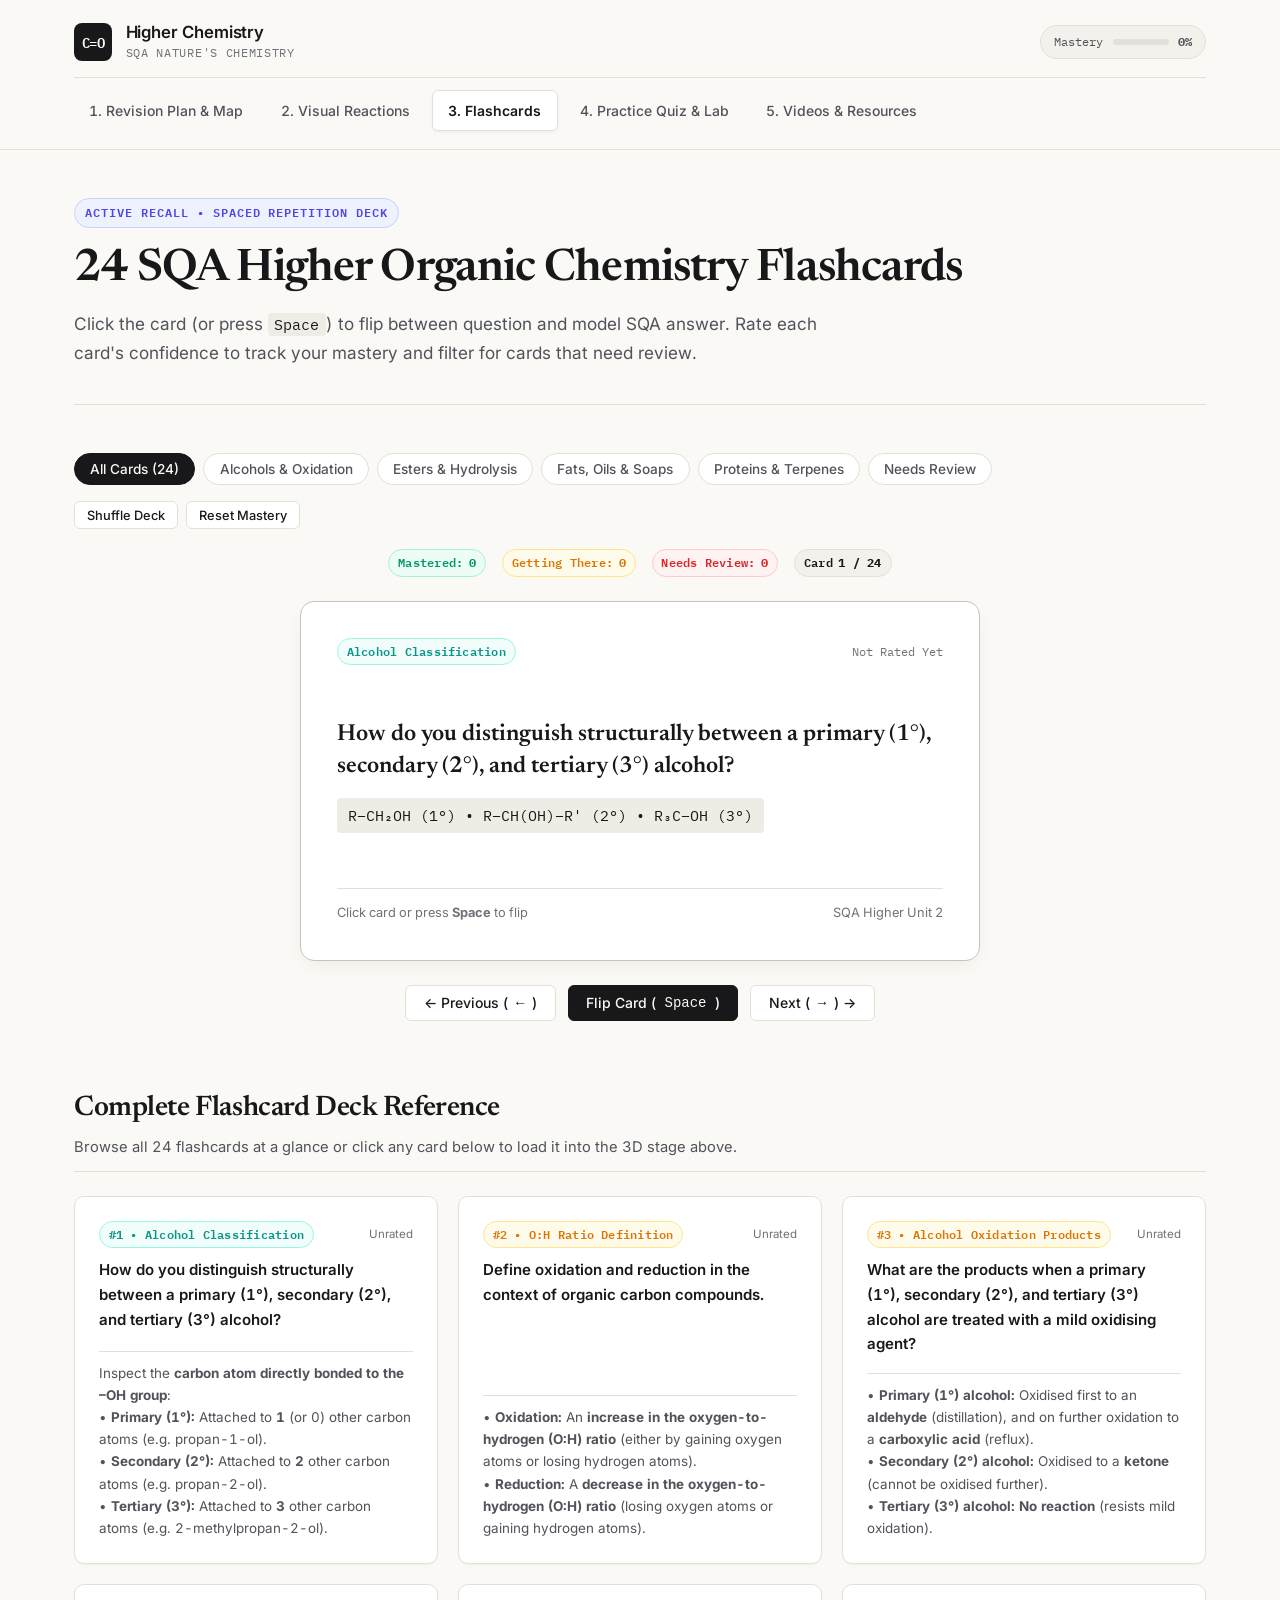
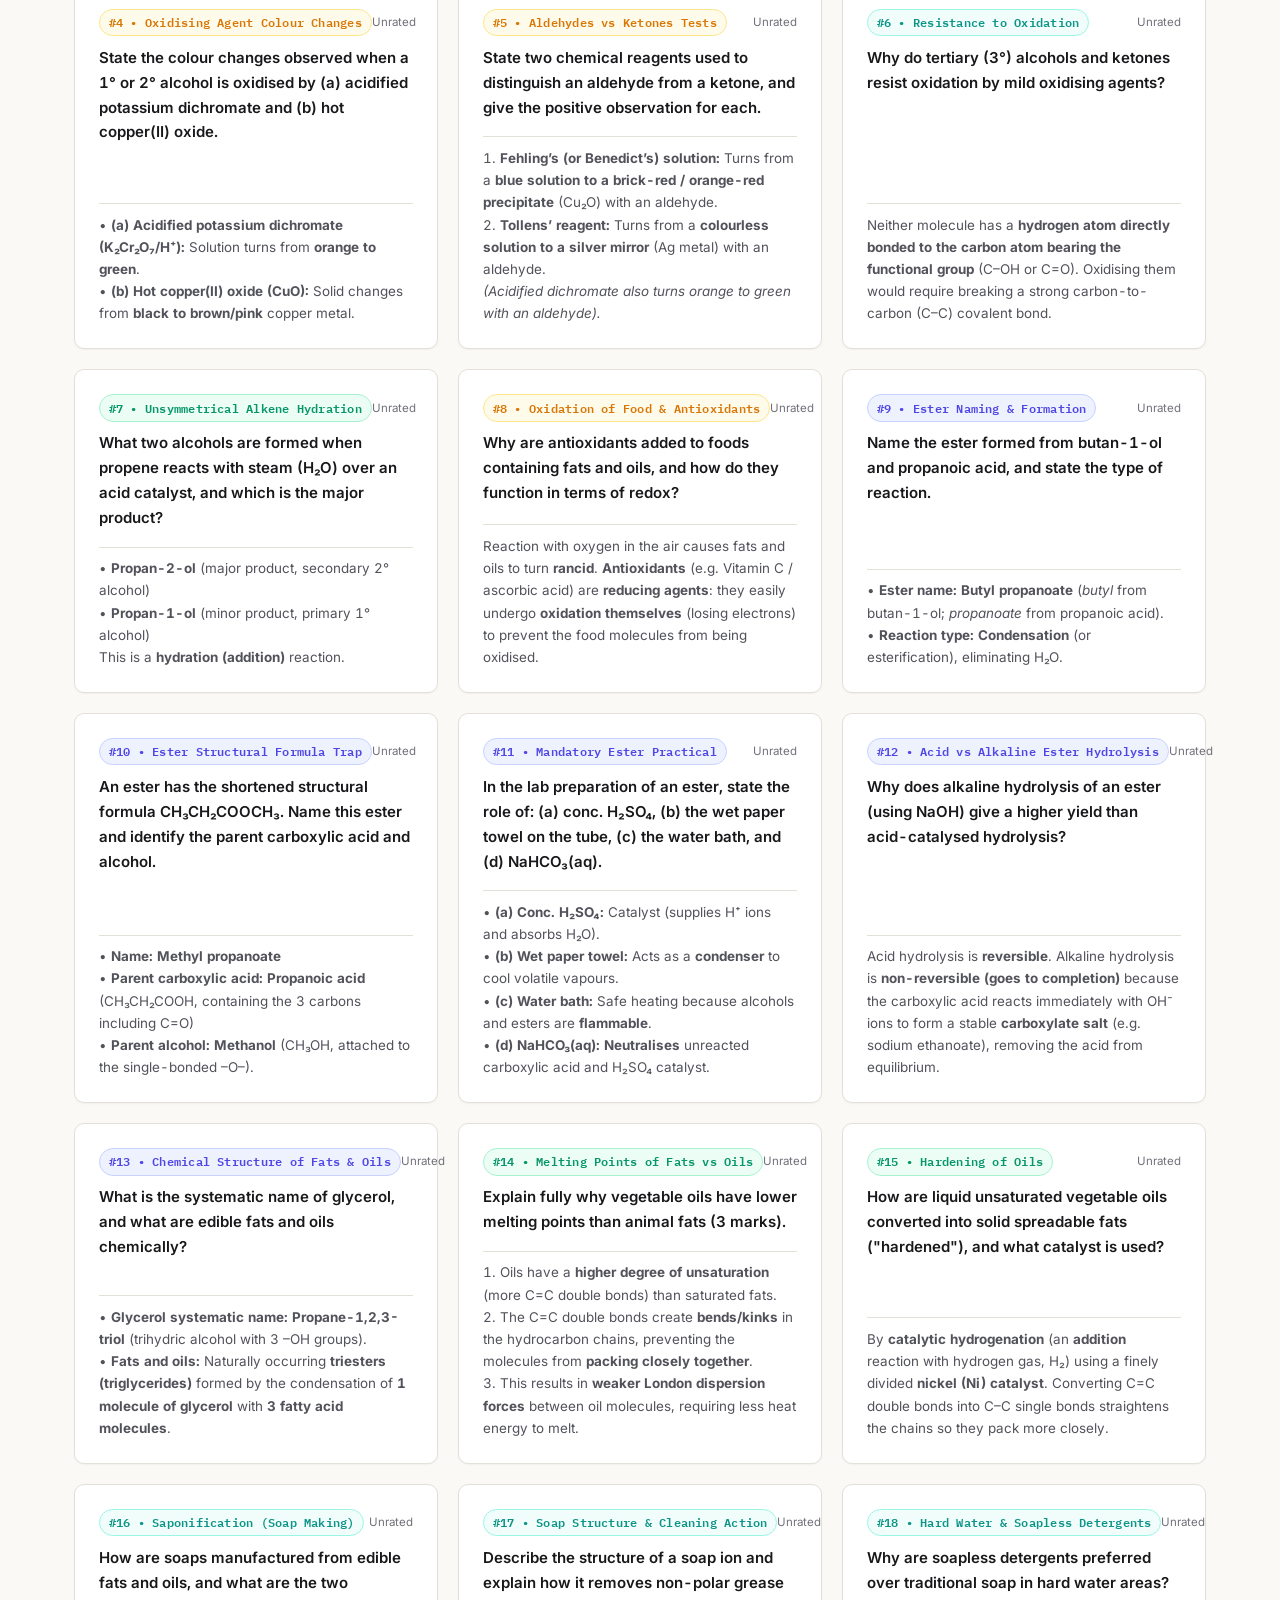
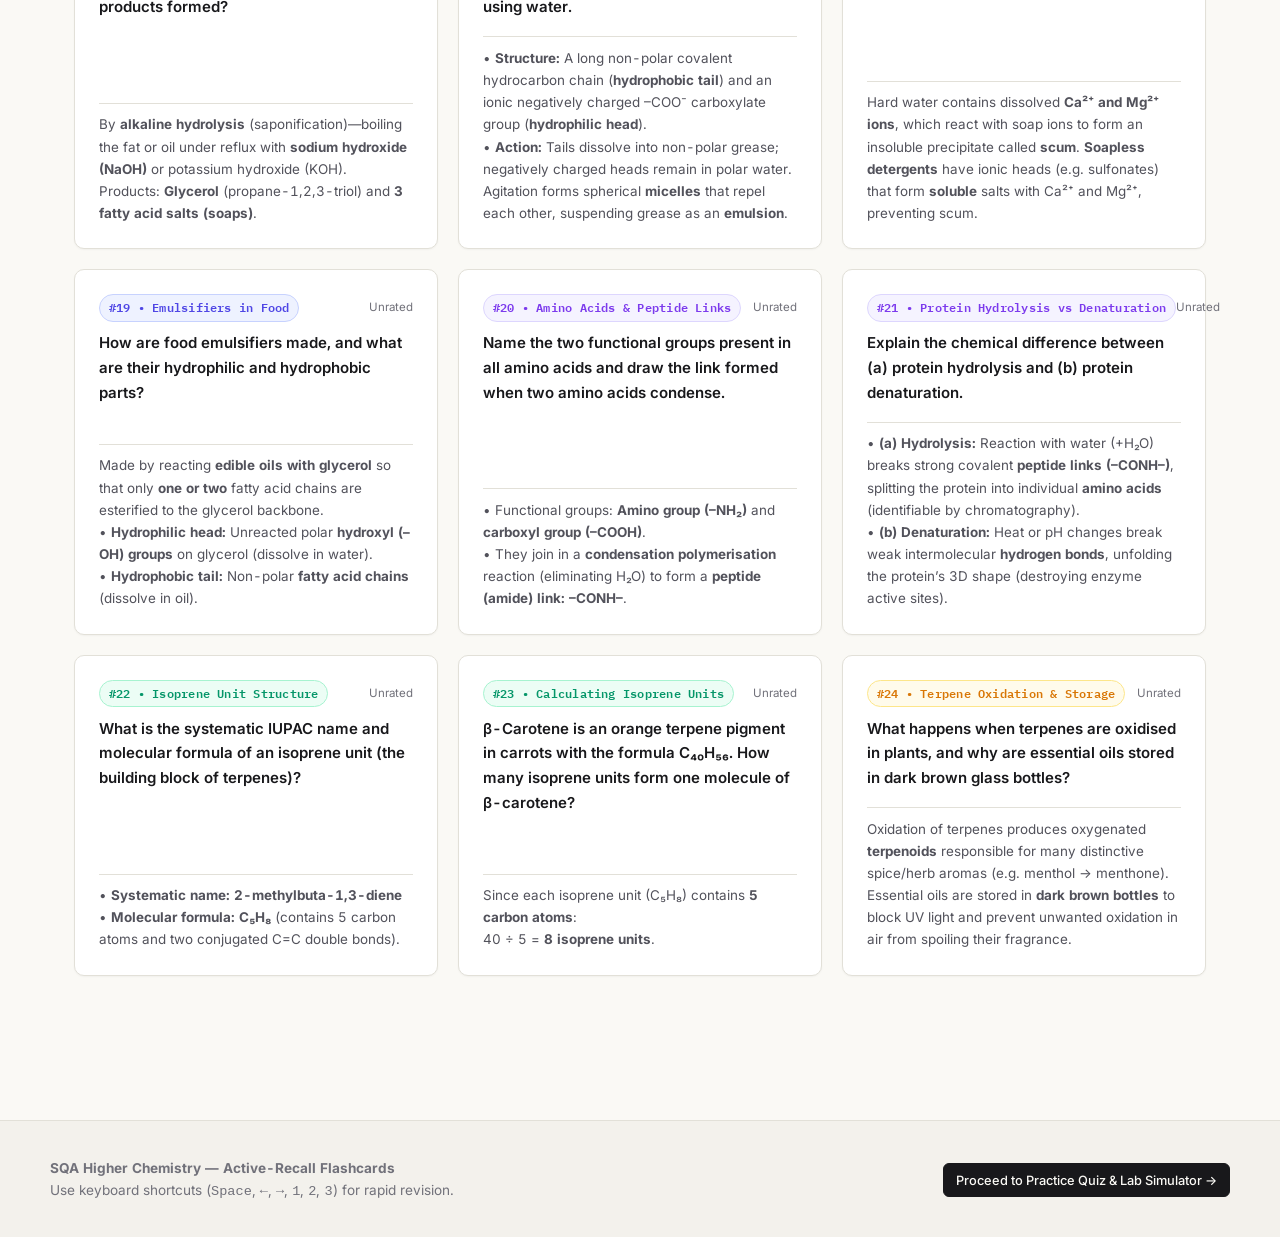
==== flashcards.html @ 1c9b0c5e "Initial commit - Argon 4 organic chemistry build" ====
<!DOCTYPE html>
<html lang="en-GB">
<head>
  <meta charset="UTF-8" />
  <meta name="viewport" content="width=device-width, initial-scale=1.0" />
  <title>Active-Recall Flashcards — SQA Higher Chemistry Organic Reactions</title>
  <link rel="stylesheet" href="styles.css" />
</head>
<body>

  <!-- Top Navigation -->
  <header class="site-header">
    <div class="header-inner">
      <a href="index.html" class="brand">
        <div class="brand-mark">C=O</div>
        <div class="brand-text">
          <span class="brand-title">Higher Chemistry</span>
          <span class="brand-subtitle">SQA Nature's Chemistry</span>
        </div>
      </a>

      <nav aria-label="Primary Navigation">
        <ul class="nav-links">
          <li><a href="index.html" class="nav-link">1. Revision Plan &amp; Map</a></li>
          <li><a href="reactions.html" class="nav-link">2. Visual Reactions</a></li>
          <li><a href="flashcards.html" class="nav-link active">3. Flashcards</a></li>
          <li><a href="quiz.html" class="nav-link">4. Practice Quiz &amp; Lab</a></li>
          <li><a href="resources.html" class="nav-link">5. Videos &amp; Resources</a></li>
        </ul>
      </nav>

      <div class="header-progress" title="Overall Revision Mastery">
        <span>Mastery</span>
        <div class="progress-mini-bar">
          <div class="progress-mini-fill" id="global-progress-fill"></div>
        </div>
        <strong id="global-progress-pct">0%</strong>
      </div>
    </div>
  </header>

  <main class="container">

    <!-- Page Hero -->
    <section class="page-hero">
      <div class="eyebrow">Active Recall &bull; Spaced Repetition Deck</div>
      <h1 class="page-title">24 SQA Higher Organic Chemistry Flashcards</h1>
      <p class="page-lead">
        Click the card (or press <span class="chem-formula">Space</span>) to flip between question and model SQA answer.
        Rate each card's confidence to track your mastery and filter for cards that need review.
      </p>
    </section>

    <!-- Deck Controls & Filter Bar -->
    <section class="section">
      <div style="display: flex; justify-content: space-between; align-items: center; flex-wrap: wrap; gap: 1rem; margin-bottom: 1.25rem;">
        <div class="filter-bar" id="deck-filters" style="margin-bottom: 0;">
          <button type="button" class="filter-btn active" data-cat="all">All Cards (24)</button>
          <button type="button" class="filter-btn" data-cat="oxidation">Alcohols &amp; Oxidation</button>
          <button type="button" class="filter-btn" data-cat="esters">Esters &amp; Hydrolysis</button>
          <button type="button" class="filter-btn" data-cat="fats">Fats, Oils &amp; Soaps</button>
          <button type="button" class="filter-btn" data-cat="proteins">Proteins &amp; Terpenes</button>
          <button type="button" class="filter-btn" data-cat="review">Needs Review</button>
        </div>

        <div style="display: flex; gap: 0.5rem;">
          <button type="button" class="btn btn-sm" id="shuffle-deck-btn">Shuffle Deck</button>
          <button type="button" class="btn btn-sm" id="reset-flashcards-btn">Reset Mastery</button>
        </div>
      </div>

      <!-- Mastery Counter Strip -->
      <div style="display: flex; gap: 1rem; flex-wrap: wrap; justify-content: center; margin-bottom: 1.5rem; font-family: var(--font-mono); font-size: 0.82rem;">
        <span class="badge badge-alkene">Mastered: <strong id="count-mastered">0</strong></span>
        <span class="badge badge-carbonyl">Getting There: <strong id="count-learning">0</strong></span>
        <span class="badge badge-carboxyl">Needs Review: <strong id="count-review">0</strong></span>
        <span class="badge" style="background: var(--bg-subtle); border: 1px solid var(--border-subtle);">Card <strong id="card-pos">1 / 24</strong></span>
      </div>

      <!-- 3D Flip Card Stage -->
      <div class="flashcard-stage">
        <div class="flashcard-3d" id="flashcard-3d" tabindex="0" role="button" aria-label="Flip flashcard">
          <!-- Front Face -->
          <div class="flashcard-face flashcard-front">
            <div style="display: flex; justify-content: space-between; align-items: center;">
              <span class="badge badge-ester" id="fc-front-badge">Topic</span>
              <span style="font-family: var(--font-mono); font-size: 0.78rem; color: var(--text-muted);" id="fc-status-pill">Unrated</span>
            </div>

            <div style="my: auto; padding: 1.5rem 0;">
              <h2 style="font-family: var(--font-serif); font-size: 1.45rem; font-weight: 600; line-height: 1.35; color: var(--text-primary);" id="fc-question">
                Loading question...
              </h2>
              <div id="fc-front-formula" style="margin-top: 1rem;"></div>
            </div>

            <div style="display: flex; justify-content: space-between; align-items: center; border-top: 1px solid var(--border-subtle); padding-top: 0.85rem; font-size: 0.8rem; color: var(--text-muted);">
              <span>Click card or press <strong>Space</strong> to flip</span>
              <span>SQA Higher Unit 2</span>
            </div>
          </div>

          <!-- Back Face -->
          <div class="flashcard-face flashcard-back">
            <div style="display: flex; justify-content: space-between; align-items: center;">
              <span class="badge badge-alkene">Model SQA Answer</span>
              <span style="font-family: var(--font-mono); font-size: 0.78rem; color: var(--text-muted);">Click to flip back</span>
            </div>

            <div style="padding: 1rem 0; font-size: 0.98rem; color: var(--text-primary); line-height: 1.65;" id="fc-answer">
              Loading answer...
            </div>

            <div style="border-top: 1px solid var(--border-subtle); padding-top: 0.85rem; display: flex; justify-content: space-between; align-items: center; flex-wrap: wrap; gap: 0.5rem;">
              <span style="font-size: 0.78rem; color: var(--text-muted);">Rate your confidence:</span>
              <div style="display: flex; gap: 0.45rem;" onclick="event.stopPropagation();">
                <button type="button" class="btn btn-sm" style="border-color: var(--fg-carboxyl); color: var(--fg-carboxyl);" data-rate="review">1. Needs Review</button>
                <button type="button" class="btn btn-sm" style="border-color: var(--fg-carbonyl); color: var(--fg-carbonyl);" data-rate="learning">2. Getting There</button>
                <button type="button" class="btn btn-sm" style="border-color: var(--fg-alkene); color: var(--fg-alkene);" data-rate="mastered">3. Mastered ✓</button>
              </div>
            </div>
          </div>
        </div>
      </div>

      <!-- Prev / Flip / Next Controls -->
      <div style="display: flex; justify-content: center; gap: 0.75rem; margin-top: 1rem;">
        <button type="button" class="btn" id="fc-prev-btn">&larr; Previous (<kbd>&larr;</kbd>)</button>
        <button type="button" class="btn btn-primary" id="fc-flip-btn">Flip Card (<kbd>Space</kbd>)</button>
        <button type="button" class="btn" id="fc-next-btn">Next (<kbd>&rarr;</kbd>) &rarr;</button>
      </div>
    </section>

    <!-- All Cards Quick-Browse Grid -->
    <section class="section">
      <div class="section-header">
        <div>
          <h2 class="section-title">Complete Flashcard Deck Reference</h2>
          <p style="color: var(--text-secondary); font-size: 0.92rem; margin-top: 0.2rem;">
            Browse all 24 flashcards at a glance or click any card below to load it into the 3D stage above.
          </p>
        </div>
      </div>

      <div class="grid-3" id="all-cards-grid">
        <!-- Populated by JS -->
      </div>
    </section>

  </main>

  <footer class="site-footer">
    <div class="footer-inner">
      <div>
        <strong>SQA Higher Chemistry — Active-Recall Flashcards</strong><br>
        Use keyboard shortcuts (<kbd>Space</kbd>, <kbd>&larr;</kbd>, <kbd>&rarr;</kbd>, <kbd>1</kbd>, <kbd>2</kbd>, <kbd>3</kbd>) for rapid revision.
      </div>
      <div>
        <a href="quiz.html" class="btn btn-sm btn-primary">Proceed to Practice Quiz &amp; Lab Simulator &rarr;</a>
      </div>
    </div>
  </footer>

  <script src="app.js"></script>
  <script>
    const FLASHCARDS = [
      {
        id: 'fc1',
        cat: 'oxidation',
        topic: 'Alcohol Classification',
        badgeClass: 'badge-hydroxyl',
        q: 'How do you distinguish structurally between a primary (1°), secondary (2°), and tertiary (3°) alcohol?',
        formula: 'R–CH₂OH (1°)  •  R–CH(OH)–R\' (2°)  •  R₃C–OH (3°)',
        a: 'Inspect the <strong>carbon atom directly bonded to the –OH group</strong>:<br>• <strong>Primary (1°):</strong> Attached to <strong>1</strong> (or 0) other carbon atoms (e.g. propan-1-ol).<br>• <strong>Secondary (2°):</strong> Attached to <strong>2</strong> other carbon atoms (e.g. propan-2-ol).<br>• <strong>Tertiary (3°):</strong> Attached to <strong>3</strong> other carbon atoms (e.g. 2-methylpropan-2-ol).'
      },
      {
        id: 'fc2',
        cat: 'oxidation',
        topic: 'O:H Ratio Definition',
        badgeClass: 'badge-carbonyl',
        q: 'Define oxidation and reduction in the context of organic carbon compounds.',
        formula: 'Ethanol (C₂H₆O, O:H = 1:6) → Ethanal (C₂H₄O, O:H = 1:4)',
        a: '• <strong>Oxidation:</strong> An <strong>increase in the oxygen-to-hydrogen (O:H) ratio</strong> (either by gaining oxygen atoms or losing hydrogen atoms).<br>• <strong>Reduction:</strong> A <strong>decrease in the oxygen-to-hydrogen (O:H) ratio</strong> (losing oxygen atoms or gaining hydrogen atoms).'
      },
      {
        id: 'fc3',
        cat: 'oxidation',
        topic: 'Alcohol Oxidation Products',
        badgeClass: 'badge-carbonyl',
        q: 'What are the products when a primary (1°), secondary (2°), and tertiary (3°) alcohol are treated with a mild oxidising agent?',
        formula: '1° → Aldehyde → Carboxylic acid  |  2° → Ketone  |  3° → No reaction',
        a: '• <strong>Primary (1°) alcohol:</strong> Oxidised first to an <strong>aldehyde</strong> (distillation), and on further oxidation to a <strong>carboxylic acid</strong> (reflux).<br>• <strong>Secondary (2°) alcohol:</strong> Oxidised to a <strong>ketone</strong> (cannot be oxidised further).<br>• <strong>Tertiary (3°) alcohol:</strong> <strong>No reaction</strong> (resists mild oxidation).'
      },
      {
        id: 'fc4',
        cat: 'oxidation',
        topic: 'Oxidising Agent Colour Changes',
        badgeClass: 'badge-carbonyl',
        q: 'State the colour changes observed when a 1° or 2° alcohol is oxidised by (a) acidified potassium dichromate and (b) hot copper(II) oxide.',
        formula: 'Cr₂O₇²⁻(aq) → Cr³⁺(aq)  |  CuO(s) → Cu(s)',
        a: '• <strong>(a) Acidified potassium dichromate (K₂Cr₂O₇/H⁺):</strong> Solution turns from <strong>orange to green</strong>.<br>• <strong>(b) Hot copper(II) oxide (CuO):</strong> Solid changes from <strong>black to brown/pink</strong> copper metal.'
      },
      {
        id: 'fc5',
        cat: 'oxidation',
        topic: 'Aldehydes vs Ketones Tests',
        badgeClass: 'badge-carbonyl',
        q: 'State two chemical reagents used to distinguish an aldehyde from a ketone, and give the positive observation for each.',
        formula: 'Aldehyde (–CHO) oxidises; Ketone (–CO–) shows no change',
        a: '1. <strong>Fehling’s (or Benedict’s) solution:</strong> Turns from a <strong>blue solution to a brick-red / orange-red precipitate</strong> (Cu₂O) with an aldehyde.<br>2. <strong>Tollens’ reagent:</strong> Turns from a <strong>colourless solution to a silver mirror</strong> (Ag metal) with an aldehyde.<br><em>(Acidified dichromate also turns orange to green with an aldehyde).</em>'
      },
      {
        id: 'fc6',
        cat: 'oxidation',
        topic: 'Resistance to Oxidation',
        badgeClass: 'badge-hydroxyl',
        q: 'Why do tertiary (3°) alcohols and ketones resist oxidation by mild oxidising agents?',
        formula: 'No C–H bond on the functional group carbon',
        a: 'Neither molecule has a <strong>hydrogen atom directly bonded to the carbon atom bearing the functional group</strong> (C–OH or C=O). Oxidising them would require breaking a strong carbon-to-carbon (C–C) covalent bond.'
      },
      {
        id: 'fc7',
        cat: 'oxidation',
        topic: 'Unsymmetrical Alkene Hydration',
        badgeClass: 'badge-alkene',
        q: 'What two alcohols are formed when propene reacts with steam (H₂O) over an acid catalyst, and which is the major product?',
        formula: 'CH₃–CH=CH₂ + H₂O → CH₃CH(OH)CH₃ + CH₃CH₂CH₂OH',
        a: '• <strong>Propan-2-ol</strong> (major product, secondary 2° alcohol)<br>• <strong>Propan-1-ol</strong> (minor product, primary 1° alcohol)<br>This is a <strong>hydration (addition)</strong> reaction.'
      },
      {
        id: 'fc8',
        cat: 'oxidation',
        topic: 'Oxidation of Food & Antioxidants',
        badgeClass: 'badge-carbonyl',
        q: 'Why are antioxidants added to foods containing fats and oils, and how do they function in terms of redox?',
        formula: 'C₆H₈O₆ (Vitamin C) → C₆H₆O₆ + 2H⁺ + 2e⁻',
        a: 'Reaction with oxygen in the air causes fats and oils to turn <strong>rancid</strong>. <strong>Antioxidants</strong> (e.g. Vitamin C / ascorbic acid) are <strong>reducing agents</strong>: they easily undergo <strong>oxidation themselves</strong> (losing electrons) to prevent the food molecules from being oxidised.'
      },
      {
        id: 'fc9',
        cat: 'esters',
        topic: 'Ester Naming & Formation',
        badgeClass: 'badge-ester',
        q: 'Name the ester formed from butan-1-ol and propanoic acid, and state the type of reaction.',
        formula: 'Alcohol (-yl) + Carboxylic Acid (-oate) ⇌ Ester + Water',
        a: '• <strong>Ester name:</strong> <strong>Butyl propanoate</strong> (<em>butyl</em> from butan-1-ol; <em>propanoate</em> from propanoic acid).<br>• <strong>Reaction type:</strong> <strong>Condensation</strong> (or esterification), eliminating H₂O.'
      },
      {
        id: 'fc10',
        cat: 'esters',
        topic: 'Ester Structural Formula Trap',
        badgeClass: 'badge-ester',
        q: 'An ester has the shortened structural formula CH₃CH₂COOCH₃. Name this ester and identify the parent carboxylic acid and alcohol.',
        formula: 'CH₃CH₂C(=O) — O — CH₃',
        a: '• <strong>Name:</strong> <strong>Methyl propanoate</strong><br>• <strong>Parent carboxylic acid:</strong> <strong>Propanoic acid</strong> (CH₃CH₂COOH, containing the 3 carbons including C=O)<br>• <strong>Parent alcohol:</strong> <strong>Methanol</strong> (CH₃OH, attached to the single-bonded –O–).'
      },
      {
        id: 'fc11',
        cat: 'esters',
        topic: 'Mandatory Ester Practical',
        badgeClass: 'badge-ester',
        q: 'In the lab preparation of an ester, state the role of: (a) conc. H₂SO₄, (b) the wet paper towel on the tube, (c) the water bath, and (d) NaHCO₃(aq).',
        formula: 'Two positive signs: Sweet/fruity smell + Oily immiscible layer',
        a: '• <strong>(a) Conc. H₂SO₄:</strong> Catalyst (supplies H⁺ ions and absorbs H₂O).<br>• <strong>(b) Wet paper towel:</strong> Acts as a <strong>condenser</strong> to cool volatile vapours.<br>• <strong>(c) Water bath:</strong> Safe heating because alcohols and esters are <strong>flammable</strong>.<br>• <strong>(d) NaHCO₃(aq):</strong> <strong>Neutralises</strong> unreacted carboxylic acid and H₂SO₄ catalyst.'
      },
      {
        id: 'fc12',
        cat: 'esters',
        topic: 'Acid vs Alkaline Ester Hydrolysis',
        badgeClass: 'badge-ester',
        q: 'Why does alkaline hydrolysis of an ester (using NaOH) give a higher yield than acid-catalysed hydrolysis?',
        formula: 'RCOOR\' + NaOH → RCOO⁻Na⁺ (salt) + R\'OH',
        a: 'Acid hydrolysis is <strong>reversible</strong>. Alkaline hydrolysis is <strong>non-reversible (goes to completion)</strong> because the carboxylic acid reacts immediately with OH⁻ ions to form a stable <strong>carboxylate salt</strong> (e.g. sodium ethanoate), removing the acid from equilibrium.'
      },
      {
        id: 'fc13',
        cat: 'fats',
        topic: 'Chemical Structure of Fats & Oils',
        badgeClass: 'badge-ester',
        q: 'What is the systematic name of glycerol, and what are edible fats and oils chemically?',
        formula: '1 Glycerol + 3 Fatty Acids ⇌ 1 Triglyceride (Fat/Oil) + 3 H₂O',
        a: '• <strong>Glycerol systematic name:</strong> <strong>Propane-1,2,3-triol</strong> (trihydric alcohol with 3 –OH groups).<br>• <strong>Fats and oils:</strong> Naturally occurring <strong>triesters (triglycerides)</strong> formed by the condensation of <strong>1 molecule of glycerol</strong> with <strong>3 fatty acid molecules</strong>.'
      },
      {
        id: 'fc14',
        cat: 'fats',
        topic: 'Melting Points of Fats vs Oils',
        badgeClass: 'badge-alkene',
        q: 'Explain fully why vegetable oils have lower melting points than animal fats (3 marks).',
        formula: 'Unsaturation (C=C) → Kinks → Poor Packing → Weaker LDFs',
        a: '1. Oils have a <strong>higher degree of unsaturation</strong> (more C=C double bonds) than saturated fats.<br>2. The C=C double bonds create <strong>bends/kinks</strong> in the hydrocarbon chains, preventing the molecules from <strong>packing closely together</strong>.<br>3. This results in <strong>weaker London dispersion forces</strong> between oil molecules, requiring less heat energy to melt.'
      },
      {
        id: 'fc15',
        cat: 'fats',
        topic: 'Hardening of Oils',
        badgeClass: 'badge-alkene',
        q: 'How are liquid unsaturated vegetable oils converted into solid spreadable fats ("hardened"), and what catalyst is used?',
        formula: 'Unsaturated Oil + H₂ —(Ni catalyst)→ Hardened Fat',
        a: 'By <strong>catalytic hydrogenation</strong> (an <strong>addition</strong> reaction with hydrogen gas, H₂) using a finely divided <strong>nickel (Ni) catalyst</strong>. Converting C=C double bonds into C–C single bonds straightens the chains so they pack more closely.'
      },
      {
        id: 'fc16',
        cat: 'fats',
        topic: 'Saponification (Soap Making)',
        badgeClass: 'badge-hydroxyl',
        q: 'How are soaps manufactured from edible fats and oils, and what are the two products formed?',
        formula: '1 Fat/Oil + 3 NaOH → 1 Glycerol + 3 Soap Salts (RCOO⁻Na⁺)',
        a: 'By <strong>alkaline hydrolysis</strong> (saponification)—boiling the fat or oil under reflux with <strong>sodium hydroxide (NaOH)</strong> or potassium hydroxide (KOH).<br>Products: <strong>Glycerol</strong> (propane-1,2,3-triol) and <strong>3 fatty acid salts (soaps)</strong>.'
      },
      {
        id: 'fc17',
        cat: 'fats',
        topic: 'Soap Structure & Cleaning Action',
        badgeClass: 'badge-hydroxyl',
        q: 'Describe the structure of a soap ion and explain how it removes non-polar grease using water.',
        formula: 'Hydrophobic hydrocarbon tail + Hydrophilic –COO⁻ ionic head',
        a: '• <strong>Structure:</strong> A long non-polar covalent hydrocarbon chain (<strong>hydrophobic tail</strong>) and an ionic negatively charged –COO⁻ carboxylate group (<strong>hydrophilic head</strong>).<br>• <strong>Action:</strong> Tails dissolve into non-polar grease; negatively charged heads remain in polar water. Agitation forms spherical <strong>micelles</strong> that repel each other, suspending grease as an <strong>emulsion</strong>.'
      },
      {
        id: 'fc18',
        cat: 'fats',
        topic: 'Hard Water & Soapless Detergents',
        badgeClass: 'badge-hydroxyl',
        q: 'Why are soapless detergents preferred over traditional soap in hard water areas?',
        formula: 'Hard water contains dissolved Ca²⁺ and Mg²⁺ ions',
        a: 'Hard water contains dissolved <strong>Ca²⁺ and Mg²⁺ ions</strong>, which react with soap ions to form an insoluble precipitate called <strong>scum</strong>. <strong>Soapless detergents</strong> have ionic heads (e.g. sulfonates) that form <strong>soluble</strong> salts with Ca²⁺ and Mg²⁺, preventing scum.'
      },
      {
        id: 'fc19',
        cat: 'fats',
        topic: 'Emulsifiers in Food',
        badgeClass: 'badge-ester',
        q: 'How are food emulsifiers made, and what are their hydrophilic and hydrophobic parts?',
        formula: 'Monoglycerides (1 fatty acid) & Diglycerides (2 fatty acids)',
        a: 'Made by reacting <strong>edible oils with glycerol</strong> so that only <strong>one or two</strong> fatty acid chains are esterified to the glycerol backbone.<br>• <strong>Hydrophilic head:</strong> Unreacted polar <strong>hydroxyl (–OH) groups</strong> on glycerol (dissolve in water).<br>• <strong>Hydrophobic tail:</strong> Non-polar <strong>fatty acid chains</strong> (dissolve in oil).'
      },
      {
        id: 'fc20',
        cat: 'proteins',
        topic: 'Amino Acids & Peptide Links',
        badgeClass: 'badge-amide',
        q: 'Name the two functional groups present in all amino acids and draw the link formed when two amino acids condense.',
        formula: '–NH₂ (amino) + –COOH (carboxyl) → –C(=O)–NH– (peptide link) + H₂O',
        a: '• Functional groups: <strong>Amino group (–NH₂)</strong> and <strong>carboxyl group (–COOH)</strong>.<br>• They join in a <strong>condensation polymerisation</strong> reaction (eliminating H₂O) to form a <strong>peptide (amide) link: –CONH–</strong>.'
      },
      {
        id: 'fc21',
        cat: 'proteins',
        topic: 'Protein Hydrolysis vs Denaturation',
        badgeClass: 'badge-amide',
        q: 'Explain the chemical difference between (a) protein hydrolysis and (b) protein denaturation.',
        formula: 'Hydrolysis breaks covalent –CONH–  |  Denaturation breaks H-bonds',
        a: '• <strong>(a) Hydrolysis:</strong> Reaction with water (+H₂O) breaks strong covalent <strong>peptide links (–CONH–)</strong>, splitting the protein into individual <strong>amino acids</strong> (identifiable by chromatography).<br>• <strong>(b) Denaturation:</strong> Heat or pH changes break weak intermolecular <strong>hydrogen bonds</strong>, unfolding the protein’s 3D shape (destroying enzyme active sites).'
      },
      {
        id: 'fc22',
        cat: 'proteins',
        topic: 'Isoprene Unit Structure',
        badgeClass: 'badge-alkene',
        q: 'What is the systematic IUPAC name and molecular formula of an isoprene unit (the building block of terpenes)?',
        formula: 'CH₂=C(CH₃)–CH=CH₂  (C₅H₈)',
        a: '• <strong>Systematic name:</strong> <strong>2-methylbuta-1,3-diene</strong><br>• <strong>Molecular formula:</strong> <strong>C₅H₈</strong> (contains 5 carbon atoms and two conjugated C=C double bonds).'
      },
      {
        id: 'fc23',
        cat: 'proteins',
        topic: 'Calculating Isoprene Units',
        badgeClass: 'badge-alkene',
        q: 'β-Carotene is an orange terpene pigment in carrots with the formula C₄₀H₅₆. How many isoprene units form one molecule of β-carotene?',
        formula: 'Number of isoprene units = Total Carbons ÷ 5',
        a: 'Since each isoprene unit (C₅H₈) contains <strong>5 carbon atoms</strong>:<br>40 ÷ 5 = <strong>8 isoprene units</strong>.'
      },
      {
        id: 'fc24',
        cat: 'proteins',
        topic: 'Terpene Oxidation & Storage',
        badgeClass: 'badge-carbonyl',
        q: 'What happens when terpenes are oxidised in plants, and why are essential oils stored in dark brown glass bottles?',
        formula: 'Terpene (C₁₀H₁₆) + [O] → Terpenoid (Alcohols, Aldehydes, Ketones)',
        a: 'Oxidation of terpenes produces oxygenated <strong>terpenoids</strong> responsible for many distinctive spice/herb aromas (e.g. menthol → menthone). Essential oils are stored in <strong>dark brown bottles</strong> to block UV light and prevent unwanted oxidation in air from spoiling their fragrance.'
      }
    ];

    let activeDeck = [...FLASHCARDS];
    let currentCardIndex = 0;
    let currentFilter = 'all';

    const card3dEl = document.getElementById('flashcard-3d');

    function getMasteryMap() {
      return getSavedState(STORAGE_KEYS.FLASHCARDS, {});
    }

    function updateMasteryCounters() {
      const map = getMasteryMap();
      let mastered = 0, learning = 0, review = 0;
      FLASHCARDS.forEach(c => {
        const st = map[c.id];
        if (st === 'mastered') mastered++;
        else if (st === 'learning') learning++;
        else if (st === 'review') review++;
      });
      document.getElementById('count-mastered').textContent = mastered;
      document.getElementById('count-learning').textContent = learning;
      document.getElementById('count-review').textContent = review;
    }

    function renderCurrentCard() {
      card3dEl.classList.remove('is-flipped');

      if (activeDeck.length === 0) {
        document.getElementById('fc-front-badge').textContent = 'Deck Empty';
        document.getElementById('fc-question').textContent = 'No cards match this filter! Switch back to "All Cards".';
        document.getElementById('fc-front-formula').innerHTML = '';
        document.getElementById('fc-answer').innerHTML = 'No cards in this filter.';
        document.getElementById('card-pos').textContent = '0 / 0';
        return;
      }

      if (currentCardIndex >= activeDeck.length) currentCardIndex = 0;
      const card = activeDeck[currentCardIndex];
      const map = getMasteryMap();
      const status = map[card.id] || 'unrated';

      const badgeEl = document.getElementById('fc-front-badge');
      badgeEl.className = `badge ${card.badgeClass}`;
      badgeEl.textContent = card.topic;

      const statusLabels = {
        mastered: 'Mastered ✓',
        learning: 'Getting There',
        review: 'Needs Review',
        unrated: 'Not Rated Yet'
      };
      document.getElementById('fc-status-pill').textContent = statusLabels[status];
      document.getElementById('fc-question').textContent = card.q;
      document.getElementById('fc-front-formula').innerHTML = `<div class="chem-formula" style="display:inline-block; padding: 0.35rem 0.7rem;">${card.formula}</div>`;
      document.getElementById('fc-answer').innerHTML = card.a;
      document.getElementById('card-pos').textContent = `${currentCardIndex + 1} / ${activeDeck.length}`;

      updateMasteryCounters();
      renderAllCardsGrid();
    }

    function applyFilter(cat) {
      currentFilter = cat;
      const map = getMasteryMap();
      if (cat === 'all') {
        activeDeck = [...FLASHCARDS];
      } else if (cat === 'review') {
        activeDeck = FLASHCARDS.filter(c => map[c.id] === 'review' || !map[c.id]);
      } else {
        activeDeck = FLASHCARDS.filter(c => c.cat === cat);
      }
      currentCardIndex = 0;
      renderCurrentCard();
    }

    function rateCard(rating) {
      if (activeDeck.length === 0) return;
      const card = activeDeck[currentCardIndex];
      const map = getMasteryMap();
      map[card.id] = rating;
      setSavedState(STORAGE_KEYS.FLASHCARDS, map);

      // Advance to next card smoothly
      if (currentCardIndex < activeDeck.length - 1) {
        currentCardIndex++;
      } else {
        currentCardIndex = 0;
      }
      renderCurrentCard();
    }

    function renderAllCardsGrid() {
      const map = getMasteryMap();
      const grid = document.getElementById('all-cards-grid');
      grid.innerHTML = FLASHCARDS.map((c, idx) => {
        const st = map[c.id];
        let stBadge = '<span style="font-size:0.72rem; color:var(--text-muted);">Unrated</span>';
        if (st === 'mastered') stBadge = '<span class="badge badge-alkene">Mastered ✓</span>';
        else if (st === 'learning') stBadge = '<span class="badge badge-carbonyl">Getting There</span>';
        else if (st === 'review') stBadge = '<span class="badge badge-carboxyl">Needs Review</span>';

        return `
          <div class="card" style="cursor: pointer; display: flex; flex-direction: column; justify-content: space-between;" data-jump="${idx}">
            <div>
              <div style="display: flex; justify-content: space-between; align-items: center; margin-bottom: 0.6rem;">
                <span class="badge ${c.badgeClass}">#${idx + 1} &bull; ${c.topic}</span>
                ${stBadge}
              </div>
              <p style="font-weight: 600; font-size: 0.94rem; color: var(--text-primary); margin-bottom: 0.5rem;">${c.q}</p>
            </div>
            <div style="font-size: 0.84rem; color: var(--text-secondary); border-top: 1px solid var(--border-subtle); padding-top: 0.6rem; margin-top: 0.5rem;">
              ${c.a}
            </div>
          </div>
        `;
      }).join('');

      grid.querySelectorAll('[data-jump]').forEach(el => {
        el.addEventListener('click', () => {
          const idx = parseInt(el.getAttribute('data-jump'), 10);
          document.querySelectorAll('#deck-filters .filter-btn').forEach(b => b.classList.remove('active'));
          document.querySelector('#deck-filters [data-cat="all"]').classList.add('active');
          activeDeck = [...FLASHCARDS];
          currentCardIndex = idx;
          renderCurrentCard();
          window.scrollTo({ top: 140, behavior: 'smooth' });
        });
      });
    }

    // Event Listeners
    card3dEl.addEventListener('click', () => {
      card3dEl.classList.toggle('is-flipped');
    });

    document.getElementById('fc-flip-btn').addEventListener('click', () => {
      card3dEl.classList.toggle('is-flipped');
    });

    document.getElementById('fc-prev-btn').addEventListener('click', () => {
      if (activeDeck.length === 0) return;
      currentCardIndex = (currentCardIndex - 1 + activeDeck.length) % activeDeck.length;
      renderCurrentCard();
    });

    document.getElementById('fc-next-btn').addEventListener('click', () => {
      if (activeDeck.length === 0) return;
      currentCardIndex = (currentCardIndex + 1) % activeDeck.length;
      renderCurrentCard();
    });

    document.querySelectorAll('[data-rate]').forEach(btn => {
      btn.addEventListener('click', () => {
        rateCard(btn.getAttribute('data-rate'));
      });
    });

    document.querySelectorAll('#deck-filters .filter-btn').forEach(btn => {
      btn.addEventListener('click', () => {
        document.querySelectorAll('#deck-filters .filter-btn').forEach(b => b.classList.remove('active'));
        btn.classList.add('active');
        applyFilter(btn.getAttribute('data-cat'));
      });
    });

    document.getElementById('shuffle-deck-btn').addEventListener('click', () => {
      for (let i = activeDeck.length - 1; i > 0; i--) {
        const j = Math.floor(Math.random() * (i + 1));
        [activeDeck[i], activeDeck[j]] = [activeDeck[j], activeDeck[i]];
      }
      currentCardIndex = 0;
      renderCurrentCard();
    });

    document.getElementById('reset-flashcards-btn').addEventListener('click', () => {
      setSavedState(STORAGE_KEYS.FLASHCARDS, {});
      renderCurrentCard();
    });

    // Keyboard Shortcuts
    document.addEventListener('keydown', (e) => {
      if (['INPUT', 'TEXTAREA', 'SELECT'].includes(document.activeElement.tagName)) return;
      if (e.code === 'Space') {
        e.preventDefault();
        card3dEl.classList.toggle('is-flipped');
      } else if (e.code === 'ArrowRight') {
        document.getElementById('fc-next-btn').click();
      } else if (e.code === 'ArrowLeft') {
        document.getElementById('fc-prev-btn').click();
      } else if (e.key === '1') {
        rateCard('review');
      } else if (e.key === '2') {
        rateCard('learning');
      } else if (e.key === '3') {
        rateCard('mastered');
      }
    });

    renderCurrentCard();
  </script>
</body>
</html>
---- styles.css ----
/* ==========================================================================
   SQA Higher Chemistry — Organic Reactions Interactive Revision Portal
   Aesthetic: Minimalist Swiss-Grid Laboratory Notebook (Warm Paper & Ink)
   ========================================================================== */

@import url('https://fonts.googleapis.com/css2?family=IBM+Plex+Mono:ital,wght@0,400;0,500;0,600;1,400&family=Inter:wght@400;500;600;700&family=Newsreader:ital,opsz,wght@0,6..72,500;0,6..72,600;1,6..72,400&display=swap');

:root {
  /* Core Surfaces */
  --bg-canvas: #faf9f5;
  --bg-card: #ffffff;
  --bg-subtle: #f3f1ec;
  --bg-code: #efece6;
  --bg-glass: rgba(250, 249, 245, 0.9);

  /* Ink & Typography */
  --text-primary: #18181b;
  --text-secondary: #52525b;
  --text-muted: #71717a;

  /* Borders & Hairlines */
  --border-subtle: #e2e0d8;
  --border-strong: #c8c4b8;

  /* Functional Group & Reaction Semantic Accents */
  --fg-hydroxyl: #0d9488;
  --fg-hydroxyl-bg: #f0fdfa;
  --fg-hydroxyl-border: #99f6e4;

  --fg-carbonyl: #d97706;
  --fg-carbonyl-bg: #fffbeb;
  --fg-carbonyl-border: #fde68a;

  --fg-carboxyl: #dc2626;
  --fg-carboxyl-bg: #fef2f2;
  --fg-carboxyl-border: #fecaca;

  --fg-ester: #4f46e5;
  --fg-ester-bg: #eef2ff;
  --fg-ester-border: #c7d2fe;

  --fg-amide: #7c3aed;
  --fg-amide-bg: #f5f3ff;
  --fg-amide-border: #ddd6fe;

  --fg-alkene: #059669;
  --fg-alkene-bg: #ecfdf5;
  --fg-alkene-border: #a7f3d0;

  /* Laboratory Observation Swatches */
  --obs-dichromate-orange: #ea580c;
  --obs-dichromate-green: #0f766e;
  --obs-fehlings-blue: #1d4ed8;
  --obs-fehlings-red: #b91c1c;
  --obs-bromine-amber: #b45309;

  /* Typography Families */
  --font-sans:
    'Inter', -apple-system, BlinkMacSystemFont, 'Segoe UI', sans-serif;
  --font-serif: 'Newsreader', Georgia, serif;
  --font-mono: 'IBM Plex Mono', monospace;

  /* Spacing & Layout */
  --max-width: 1180px;
  --radius-sm: 6px;
  --radius-md: 10px;
  --radius-lg: 14px;
  --shadow-sm: 0 1px 2px rgba(24, 24, 27, 0.04);
  --shadow-md: 0 6px 20px -4px rgba(24, 24, 27, 0.06);
  --transition: 200ms cubic-bezier(0.22, 1, 0.36, 1);
}

/* Reset & Base */
*,
*::before,
*::after {
  box-sizing: border-box;
  margin: 0;
  padding: 0;
}

html {
  font-size: 16px;
  scroll-behavior: smooth;
  -webkit-font-smoothing: antialiased;
}

body {
  font-family: var(--font-sans);
  background-color: var(--bg-canvas);
  color: var(--text-primary);
  line-height: 1.65;
  min-height: 100vh;
  display: flex;
  flex-direction: column;
  font-variant-numeric: tabular-nums;
}

/* Top Sticky Navigation */
.site-header {
  position: sticky;
  top: 0;
  z-index: 100;
  background: var(--bg-glass);
  backdrop-filter: blur(12px);
  -webkit-backdrop-filter: blur(12px);
  border-bottom: 1px solid var(--border-subtle);
}

.header-inner {
  max-width: var(--max-width);
  margin: 0 auto;
  padding: 1.35rem 1.5rem 1.15rem;
  display: grid;
  grid-template-columns: 1fr auto;
  grid-template-areas:
    'brand progress'
    'nav nav';
  align-items: center;
  row-gap: 0.9rem;
  column-gap: 1rem;
}

.brand {
  grid-area: brand;
  display: flex;
  align-items: center;
  gap: 0.85rem;
  text-decoration: none;
  color: var(--text-primary);
  justify-self: start;
}

.brand-mark {
  width: 38px;
  height: 38px;
  border-radius: 8px;
  background: var(--text-primary);
  color: var(--bg-canvas);
  display: grid;
  place-items: center;
  font-family: var(--font-mono);
  font-weight: 600;
  font-size: 0.9rem;
  letter-spacing: -0.03em;
}

.brand-text {
  display: flex;
  flex-direction: column;
  gap: 0.1rem;
}

.brand-title {
  font-weight: 600;
  font-size: 1.05rem;
  letter-spacing: -0.01em;
  line-height: 1.2;
}

.brand-subtitle {
  font-family: var(--font-mono);
  font-size: 0.72rem;
  color: var(--text-muted);
  text-transform: uppercase;
  letter-spacing: 0.06em;
}

.site-header nav {
  grid-area: nav;
  padding-top: 0.75rem;
  border-top: 1px solid var(--border-subtle);
}

.nav-links {
  display: flex;
  align-items: center;
  gap: 0.45rem;
  list-style: none;
  flex-wrap: wrap;
}

.nav-link {
  text-decoration: none;
  color: var(--text-secondary);
  font-size: 0.875rem;
  font-weight: 500;
  padding: 0.5rem 0.95rem;
  border-radius: var(--radius-sm);
  transition: all var(--transition);
  display: inline-flex;
  align-items: center;
  gap: 0.4rem;
}

.nav-link:hover {
  color: var(--text-primary);
  background: var(--bg-subtle);
}

.nav-link.active {
  color: var(--text-primary);
  background: var(--bg-card);
  box-shadow: 0 1px 3px rgba(0, 0, 0, 0.06);
  border: 1px solid var(--border-subtle);
  font-weight: 600;
}

.header-progress {
  grid-area: progress;
  justify-self: end;
  display: flex;
  align-items: center;
  gap: 0.6rem;
  font-family: var(--font-mono);
  font-size: 0.75rem;
  color: var(--text-secondary);
  background: var(--bg-subtle);
  padding: 0.4rem 0.8rem;
  border-radius: 999px;
  border: 1px solid var(--border-subtle);
}

.progress-mini-bar {
  width: 56px;
  height: 6px;
  background: var(--border-subtle);
  border-radius: 999px;
  overflow: hidden;
}

.progress-mini-fill {
  height: 100%;
  background: var(--fg-hydroxyl);
  width: 0%;
  transition: width 300ms ease;
}

/* Main Container */
.container {
  max-width: var(--max-width);
  margin: 0 auto;
  padding: 3rem 1.5rem 5rem;
  width: 100%;
  flex: 1;
}

/* Hero / Page Intro */
.page-hero {
  margin-bottom: 3rem;
  padding-bottom: 2.25rem;
  border-bottom: 1px solid var(--border-subtle);
}

.eyebrow {
  display: inline-flex;
  align-items: center;
  gap: 0.5rem;
  font-family: var(--font-mono);
  font-size: 0.75rem;
  font-weight: 600;
  text-transform: uppercase;
  letter-spacing: 0.08em;
  color: var(--fg-ester);
  background: var(--fg-ester-bg);
  border: 1px solid var(--fg-ester-border);
  padding: 0.25rem 0.65rem;
  border-radius: 999px;
  margin-bottom: 1rem;
}

.page-title {
  font-family: var(--font-serif);
  font-size: clamp(2rem, 3.5vw, 2.85rem);
  font-weight: 600;
  line-height: 1.15;
  letter-spacing: -0.02em;
  color: var(--text-primary);
  margin-bottom: 0.85rem;
}

.page-lead {
  font-size: 1.075rem;
  color: var(--text-secondary);
  max-width: 72ch;
  line-height: 1.7;
}

/* Typography & Section Headers */
.section {
  margin-bottom: 4rem;
}

.section-header {
  display: flex;
  align-items: baseline;
  justify-content: space-between;
  flex-wrap: wrap;
  gap: 1rem;
  margin-bottom: 1.5rem;
  padding-bottom: 0.75rem;
  border-bottom: 1px solid var(--border-subtle);
}

.section-title {
  font-family: var(--font-serif);
  font-size: clamp(1.4rem, 2.2vw, 1.8rem);
  font-weight: 600;
  letter-spacing: -0.015em;
  color: var(--text-primary);
}

.section-subtitle {
  font-family: var(--font-mono);
  font-size: 0.8rem;
  color: var(--text-muted);
}

/* Grid Systems */
.grid-2 {
  display: grid;
  grid-template-columns: repeat(auto-fit, minmax(340px, 1fr));
  gap: 1.5rem;
}

.grid-3 {
  display: grid;
  grid-template-columns: repeat(auto-fit, minmax(290px, 1fr));
  gap: 1.25rem;
}

.grid-4 {
  display: grid;
  grid-template-columns: repeat(auto-fit, minmax(235px, 1fr));
  gap: 1rem;
}

/* Cards */
.card {
  background: var(--bg-card);
  border: 1px solid var(--border-subtle);
  border-radius: var(--radius-md);
  padding: 1.5rem;
  box-shadow: var(--shadow-sm);
  transition:
    border-color var(--transition),
    box-shadow var(--transition);
}

.card:hover {
  border-color: var(--border-strong);
}

.card-title {
  font-size: 1.1rem;
  font-weight: 600;
  margin-bottom: 0.5rem;
  color: var(--text-primary);
  display: flex;
  align-items: center;
  justify-content: space-between;
  gap: 0.5rem;
}

.card-body {
  color: var(--text-secondary);
  font-size: 0.95rem;
}

/* Functional Group Badges / Pills */
.badge {
  display: inline-flex;
  align-items: center;
  gap: 0.35rem;
  font-family: var(--font-mono);
  font-size: 0.72rem;
  font-weight: 600;
  padding: 0.2rem 0.55rem;
  border-radius: 999px;
  letter-spacing: 0.02em;
  white-space: nowrap;
}

.badge-hydroxyl {
  color: var(--fg-hydroxyl);
  background: var(--fg-hydroxyl-bg);
  border: 1px solid var(--fg-hydroxyl-border);
}

.badge-carbonyl {
  color: var(--fg-carbonyl);
  background: var(--fg-carbonyl-bg);
  border: 1px solid var(--fg-carbonyl-border);
}

.badge-carboxyl {
  color: var(--fg-carboxyl);
  background: var(--fg-carboxyl-bg);
  border: 1px solid var(--fg-carboxyl-border);
}

.badge-ester {
  color: var(--fg-ester);
  background: var(--fg-ester-bg);
  border: 1px solid var(--fg-ester-border);
}

.badge-amide {
  color: var(--fg-amide);
  background: var(--fg-amide-bg);
  border: 1px solid var(--fg-amide-border);
}

.badge-alkene {
  color: var(--fg-alkene);
  background: var(--fg-alkene-bg);
  border: 1px solid var(--fg-alkene-border);
}

/* Buttons */
.btn {
  display: inline-flex;
  align-items: center;
  justify-content: center;
  gap: 0.5rem;
  font-family: var(--font-sans);
  font-size: 0.875rem;
  font-weight: 500;
  padding: 0.55rem 1.1rem;
  border-radius: var(--radius-sm);
  border: 1px solid var(--border-subtle);
  background: var(--bg-card);
  color: var(--text-primary);
  cursor: pointer;
  text-decoration: none;
  transition: all var(--transition);
}

.btn:hover {
  background: var(--bg-subtle);
  border-color: var(--border-strong);
}

.btn-primary {
  background: var(--text-primary);
  color: var(--bg-canvas);
  border-color: var(--text-primary);
}

.btn-primary:hover {
  background: #27272a;
  color: #ffffff;
}

.btn-sm {
  font-size: 0.8rem;
  padding: 0.35rem 0.75rem;
}

/* Filter Pill Bar */
.filter-bar {
  display: flex;
  flex-wrap: wrap;
  gap: 0.5rem;
  margin-bottom: 1.75rem;
}

.filter-btn {
  font-family: var(--font-sans);
  font-size: 0.85rem;
  font-weight: 500;
  padding: 0.45rem 0.95rem;
  border-radius: 999px;
  border: 1px solid var(--border-subtle);
  background: var(--bg-card);
  color: var(--text-secondary);
  cursor: pointer;
  transition: all var(--transition);
}

.filter-btn:hover {
  color: var(--text-primary);
  border-color: var(--border-strong);
}

.filter-btn.active {
  background: var(--text-primary);
  color: var(--bg-canvas);
  border-color: var(--text-primary);
}

/* Chemical Formula & Structure Box */
.chem-formula {
  font-family: var(--font-mono);
  font-size: 0.92rem;
  background: var(--bg-code);
  padding: 0.12rem 0.4rem;
  border-radius: 4px;
  color: var(--text-primary);
}

.structure-stage {
  background: var(--bg-subtle);
  border: 1px solid var(--border-subtle);
  border-radius: var(--radius-md);
  padding: 0rem;
  margin: 1rem 0;
  overflow-x: auto;
  display: flex;
  flex-direction: column;
  align-items: center;
}

.structure-stage svg {
  max-width: 100%;
  height: auto;
}

/* Reaction Strip / Equation Banner */
.reaction-equation {
  display: flex;
  align-items: center;
  justify-content: center;
  flex-wrap: wrap;
  gap: 0.85rem;
  background: var(--bg-subtle);
  border: 1px solid var(--border-subtle);
  border-radius: var(--radius-md);
  padding: 1.15rem 1.5rem;
  margin: 1.25rem 0;
  font-family: var(--font-mono);
  font-size: 0.9rem;
}

.reaction-arrow {
  display: inline-flex;
  flex-direction: column;
  align-items: center;
  padding: 0 0.5rem;
  color: var(--text-secondary);
  font-size: 0.75rem;
}

.reaction-arrow-line {
  font-size: 1.25rem;
  line-height: 1;
  color: var(--text-primary);
}

/* Tables */
.table-wrap {
  overflow-x: auto;
  border: 1px solid var(--border-subtle);
  border-radius: var(--radius-md);
  background: var(--bg-card);
}

table {
  width: 100%;
  border-collapse: collapse;
  text-align: left;
  font-size: 0.9rem;
}

th {
  background: var(--bg-subtle);
  font-family: var(--font-mono);
  font-size: 0.75rem;
  text-transform: uppercase;
  letter-spacing: 0.05em;
  color: var(--text-secondary);
  padding: 0.85rem 1rem;
  border-bottom: 1px solid var(--border-subtle);
}

td {
  padding: 0.9rem 1rem;
  border-bottom: 1px solid var(--border-subtle);
  color: var(--text-secondary);
  vertical-align: top;
}

tr:last-child td {
  border-bottom: none;
}

tr:hover td {
  background: rgba(243, 241, 236, 0.45);
}

/* Week Planner Checklist */
.checklist {
  list-style: none;
  margin-top: 1rem;
  display: flex;
  flex-direction: column;
  gap: 0.6rem;
}

.checklist-item {
  display: flex;
  align-items: flex-start;
  gap: 0.65rem;
  font-size: 0.9rem;
  color: var(--text-secondary);
  cursor: pointer;
  padding: 0.45rem 0.6rem;
  border-radius: var(--radius-sm);
  transition: background var(--transition);
}

.checklist-item:hover {
  background: var(--bg-subtle);
}

.checklist-item input[type='checkbox'] {
  margin-top: 0.25rem;
  width: 16px;
  height: 16px;
  accent-color: var(--fg-hydroxyl);
  cursor: pointer;
  flex-shrink: 0;
}

.checklist-item.completed span {
  text-decoration: line-through;
  color: var(--text-muted);
}

/* Interactive Pathway Map SVG Styles */
.pathway-node {
  cursor: pointer;
  transition:
    transform 180ms ease,
    filter 180ms ease;
}

.pathway-node:hover rect {
  stroke-width: 2.5px;
  filter: drop-shadow(0 4px 8px rgba(0, 0, 0, 0.08));
}

.pathway-node.selected rect {
  stroke-width: 3px;
  stroke: var(--text-primary);
}

.inspector-panel {
  background: var(--bg-card);
  border: 1px solid var(--border-strong);
  border-radius: var(--radius-md);
  padding: 1.5rem;
  margin-top: 1.25rem;
  box-shadow: var(--shadow-md);
}

/* Swatch Pills for Colour Changes */
.colour-transition {
  display: inline-flex;
  align-items: center;
  gap: 0.45rem;
  background: var(--bg-subtle);
  padding: 0.25rem 0.65rem;
  border-radius: 999px;
  border: 1px solid var(--border-subtle);
  font-family: var(--font-mono);
  font-size: 0.78rem;
}

.swatch-dot {
  width: 12px;
  height: 12px;
  border-radius: 50%;
  display: inline-block;
  border: 1px solid rgba(0, 0, 0, 0.15);
}

/* 3D Flip Flashcard Styles */
.flashcard-stage {
  perspective: 1200px;
  max-width: 680px;
  margin: 0 auto 1.5rem;
}

.flashcard-3d {
  width: 100%;
  min-height: 360px;
  position: relative;
  transform-style: preserve-3d;
  transition: transform 0.55s cubic-bezier(0.22, 1, 0.36, 1);
  cursor: pointer;
}

.flashcard-3d.is-flipped {
  transform: rotateY(180deg);
}

.flashcard-face {
  position: absolute;
  inset: 0;
  backface-visibility: hidden;
  -webkit-backface-visibility: hidden;
  background: var(--bg-card);
  border: 1px solid var(--border-strong);
  border-radius: var(--radius-lg);
  padding: 2.25rem;
  box-shadow: var(--shadow-md);
  display: flex;
  flex-direction: column;
  justify-content: space-between;
}

.flashcard-back {
  transform: rotateY(180deg);
  background: #fcfbf9;
}

/* Quiz Components */
.quiz-option {
  display: flex;
  align-items: center;
  gap: 0.85rem;
  width: 100%;
  text-align: left;
  padding: 0.9rem 1.1rem;
  border: 1px solid var(--border-subtle);
  border-radius: var(--radius-sm);
  background: var(--bg-card);
  font-family: var(--font-sans);
  font-size: 0.95rem;
  color: var(--text-primary);
  cursor: pointer;
  margin-bottom: 0.6rem;
  transition: all var(--transition);
}

.quiz-option:hover:not(:disabled) {
  background: var(--bg-subtle);
  border-color: var(--border-strong);
}

.quiz-option.correct {
  background: var(--fg-alkene-bg);
  border-color: var(--fg-alkene);
  color: #065f46;
  font-weight: 500;
}

.quiz-option.incorrect {
  background: var(--fg-carboxyl-bg);
  border-color: var(--fg-carboxyl);
  color: #991b1b;
}

.quiz-feedback {
  margin-top: 0.85rem;
  padding: 1rem 1.2rem;
  border-radius: var(--radius-sm);
  font-size: 0.9rem;
  border-left: 4px solid var(--fg-ester);
  background: var(--bg-subtle);
  display: none;
}

.quiz-feedback.visible {
  display: block;
}

/* Callout Box */
.callout {
  border-left: 3px solid var(--fg-hydroxyl);
  background: var(--bg-subtle);
  padding: 1rem 1.25rem;
  border-radius: 0 var(--radius-sm) var(--radius-sm) 0;
  margin: 1rem 0;
  font-size: 0.92rem;
}

.callout-title {
  font-weight: 600;
  color: var(--text-primary);
  margin-bottom: 0.25rem;
  display: flex;
  align-items: center;
  gap: 0.4rem;
}

/* Footer */
.site-footer {
  border-top: 1px solid var(--border-subtle);
  background: var(--bg-subtle);
  padding: 2.25rem 1.5rem;
  margin-top: auto;
}

.footer-inner {
  max-width: var(--max-width);
  margin: 0 auto;
  display: flex;
  flex-wrap: wrap;
  justify-content: space-between;
  align-items: center;
  gap: 1rem;
  font-size: 0.85rem;
  color: var(--text-muted);
}

@media (max-width: 768px) {
  .header-inner {
    padding: 1.15rem 1rem 1rem;
    grid-template-columns: 1fr;
    grid-template-areas:
      'brand'
      'nav';
    row-gap: 0.8rem;
  }
  .header-progress {
    display: none;
  }
  .container {
    padding: 2rem 1rem 3.5rem;
  }
  .flashcard-3d {
    min-height: 410px;
  }
}
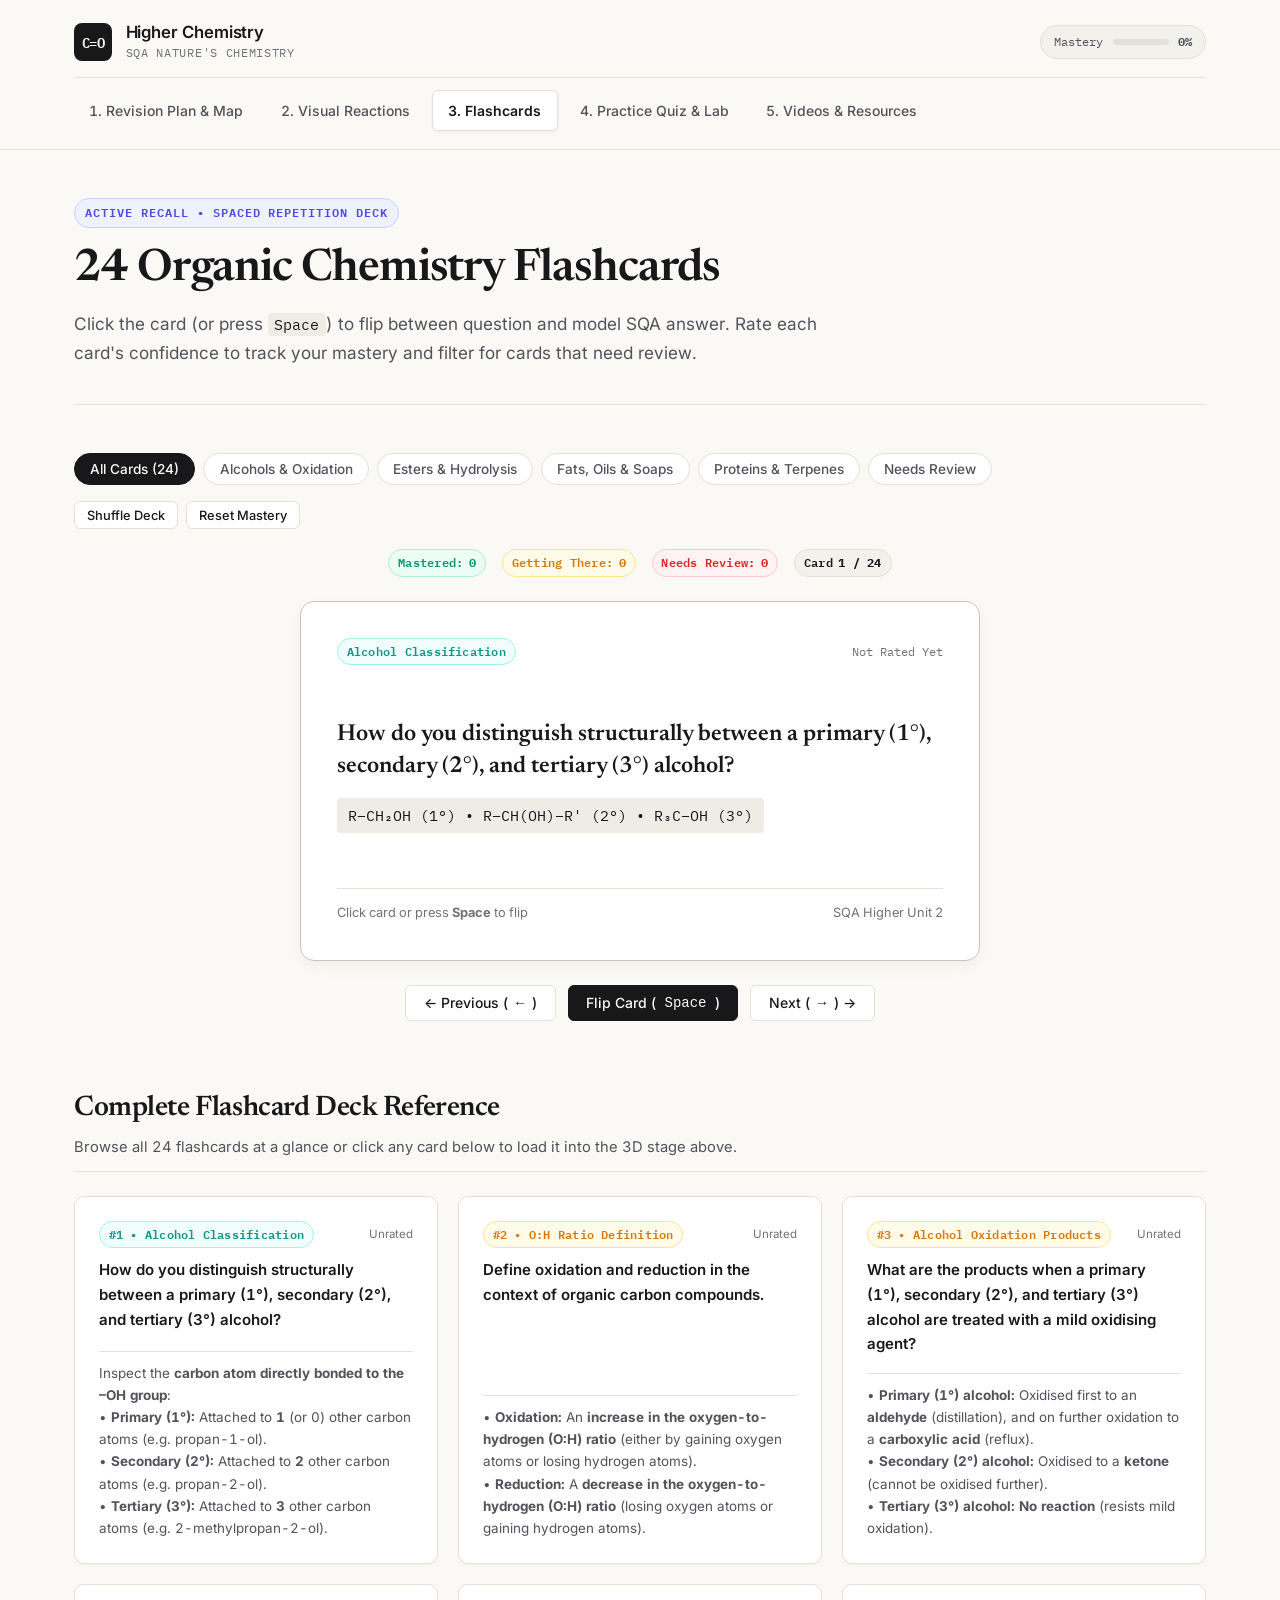
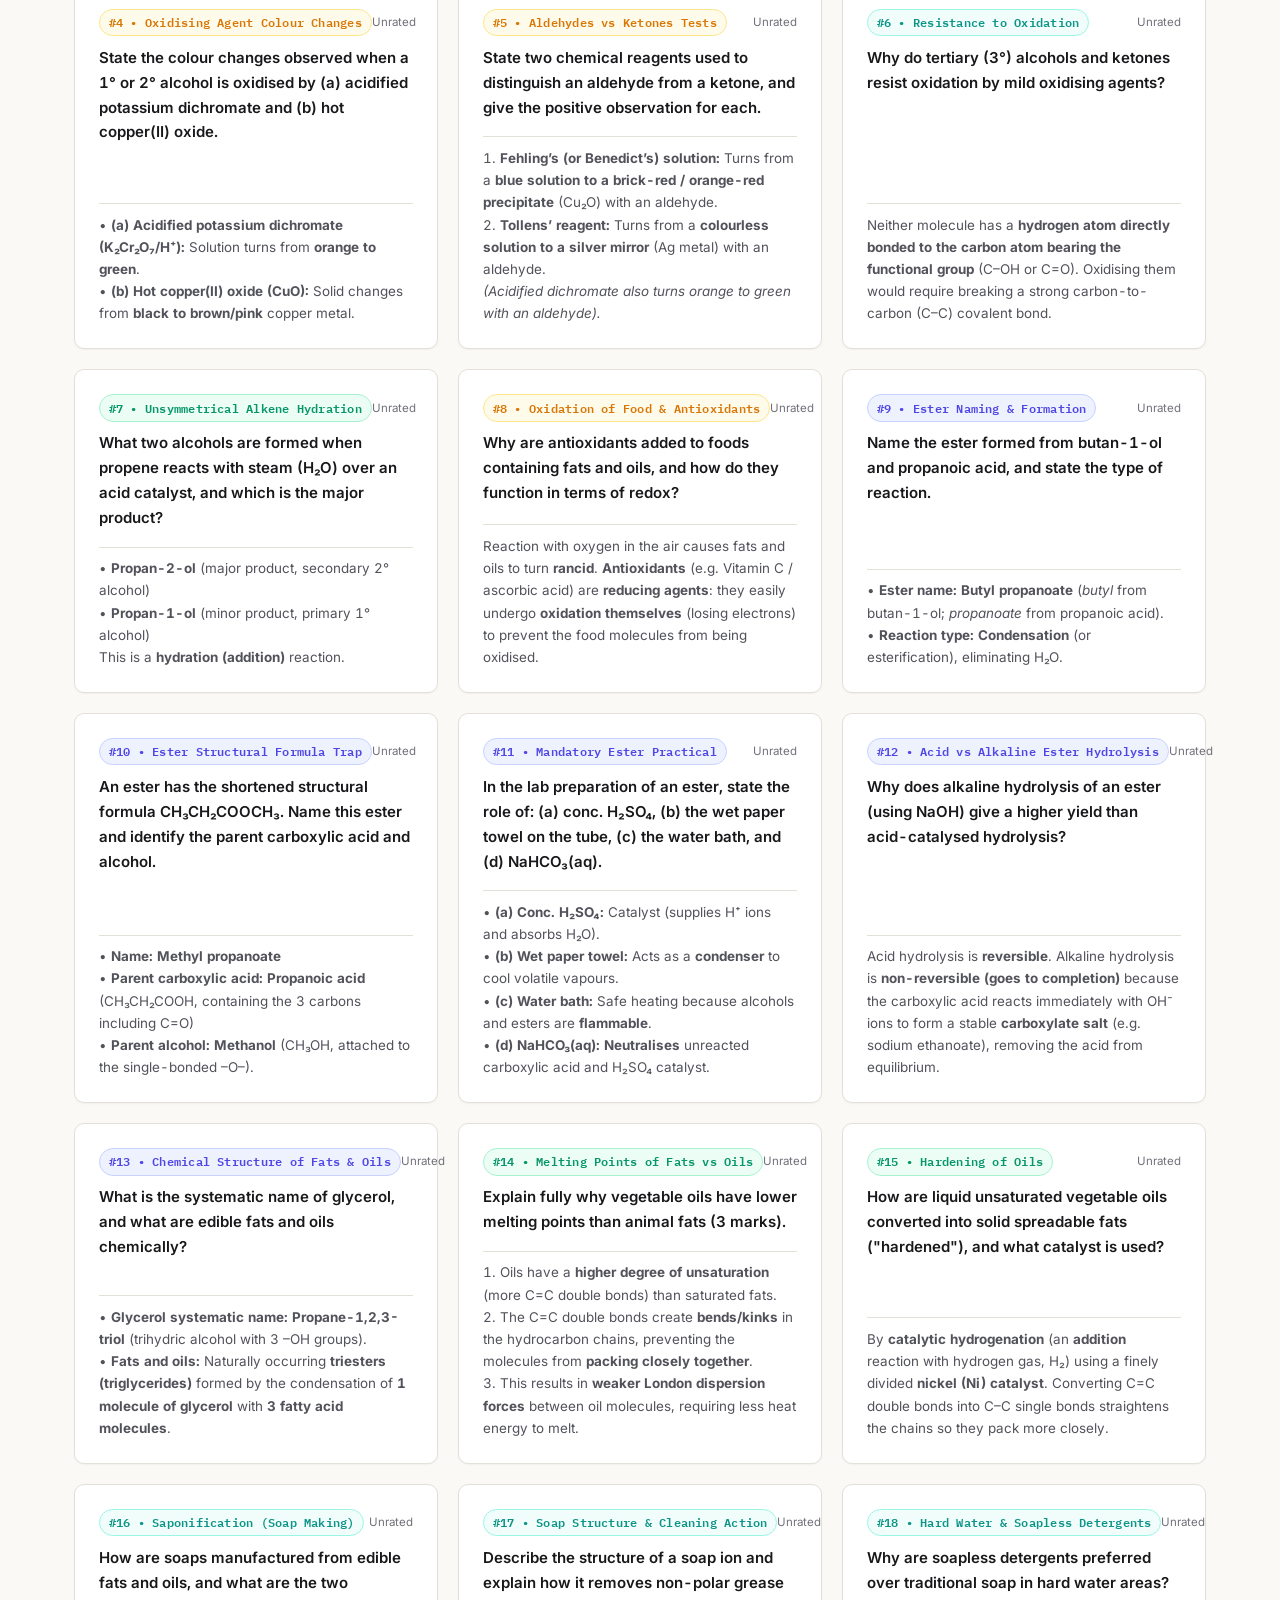
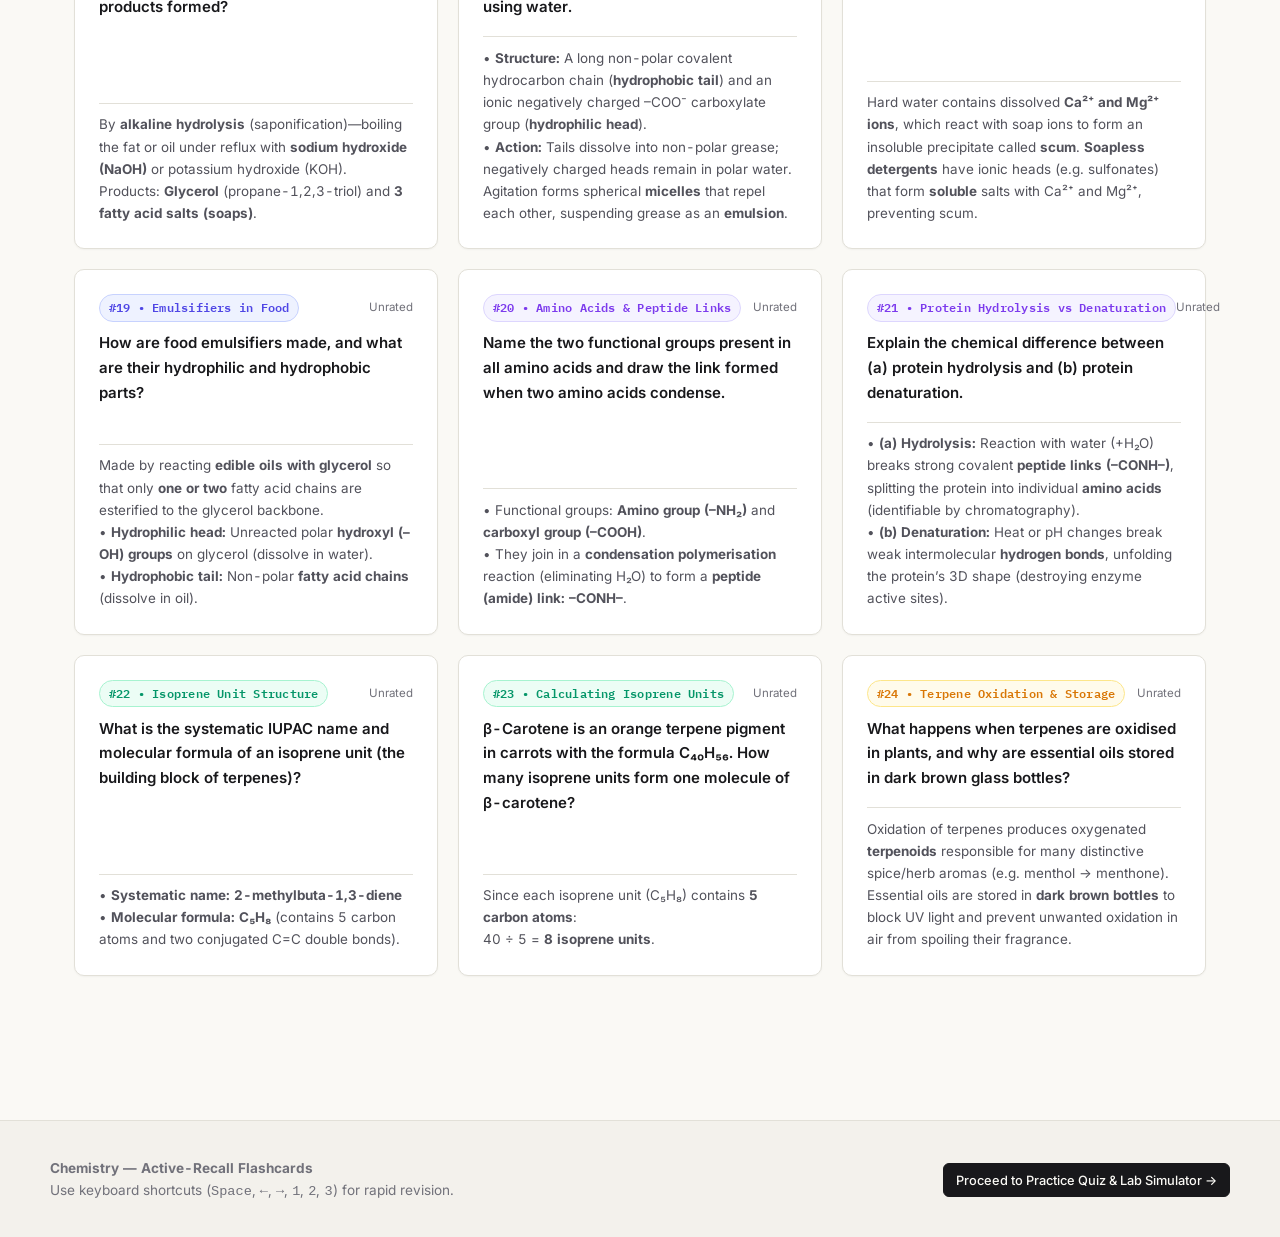
==== commit 71e98220: "Removing some occurrences of SQA Higher from the text" ====
--- a/flashcards.html
+++ b/flashcards.html
@@ -3,7 +3,7 @@
 <head>
   <meta charset="UTF-8" />
   <meta name="viewport" content="width=device-width, initial-scale=1.0" />
-  <title>Active-Recall Flashcards — SQA Higher Chemistry Organic Reactions</title>
+  <title>Active-Recall Flashcards — Chemistry Organic Reactions</title>
   <link rel="stylesheet" href="styles.css" />
 </head>
 <body>
@@ -44,7 +44,7 @@
     <!-- Page Hero -->
     <section class="page-hero">
       <div class="eyebrow">Active Recall &bull; Spaced Repetition Deck</div>
-      <h1 class="page-title">24 SQA Higher Organic Chemistry Flashcards</h1>
+      <h1 class="page-title">24 Organic Chemistry Flashcards</h1>
       <p class="page-lead">
         Click the card (or press <span class="chem-formula">Space</span>) to flip between question and model SQA answer.
         Rate each card's confidence to track your mastery and filter for cards that need review.
@@ -152,7 +152,7 @@
   <footer class="site-footer">
     <div class="footer-inner">
       <div>
-        <strong>SQA Higher Chemistry — Active-Recall Flashcards</strong><br>
+        <strong>Chemistry — Active-Recall Flashcards</strong><br>
         Use keyboard shortcuts (<kbd>Space</kbd>, <kbd>&larr;</kbd>, <kbd>&rarr;</kbd>, <kbd>1</kbd>, <kbd>2</kbd>, <kbd>3</kbd>) for rapid revision.
       </div>
       <div>
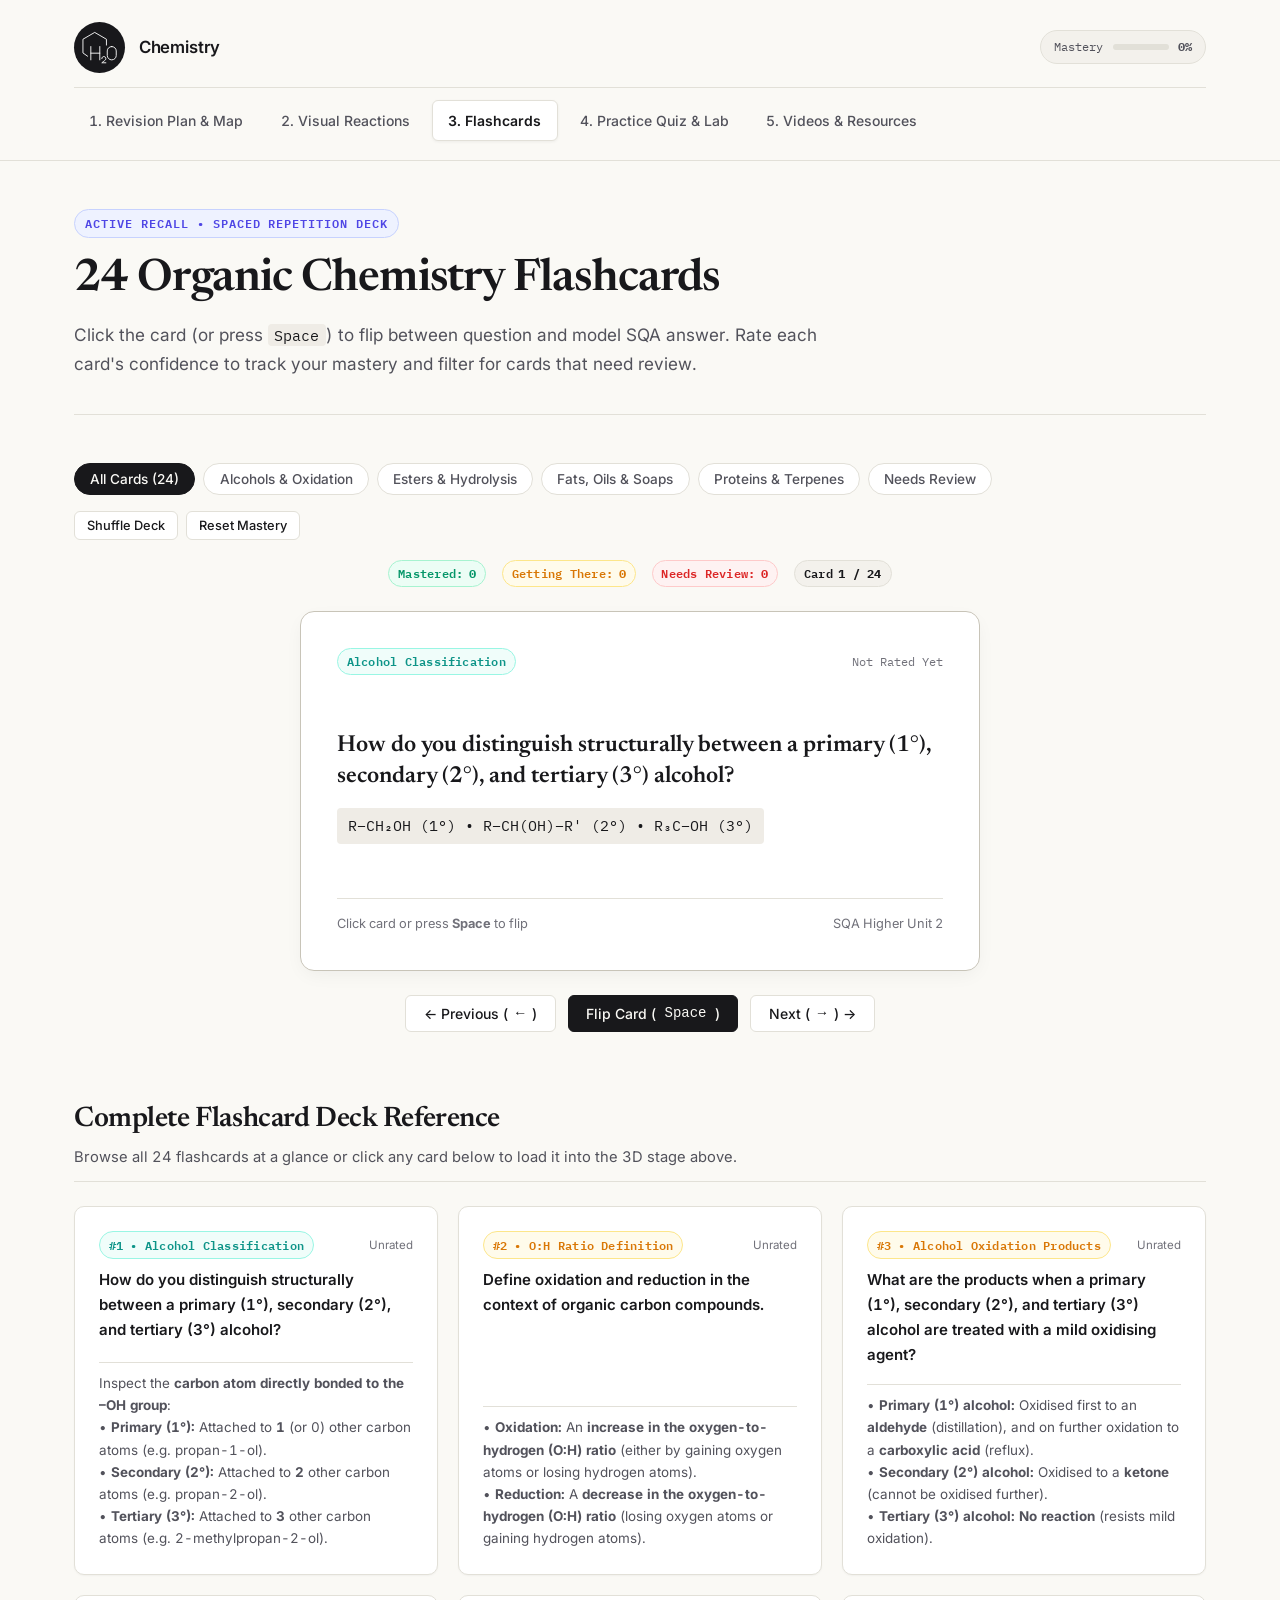
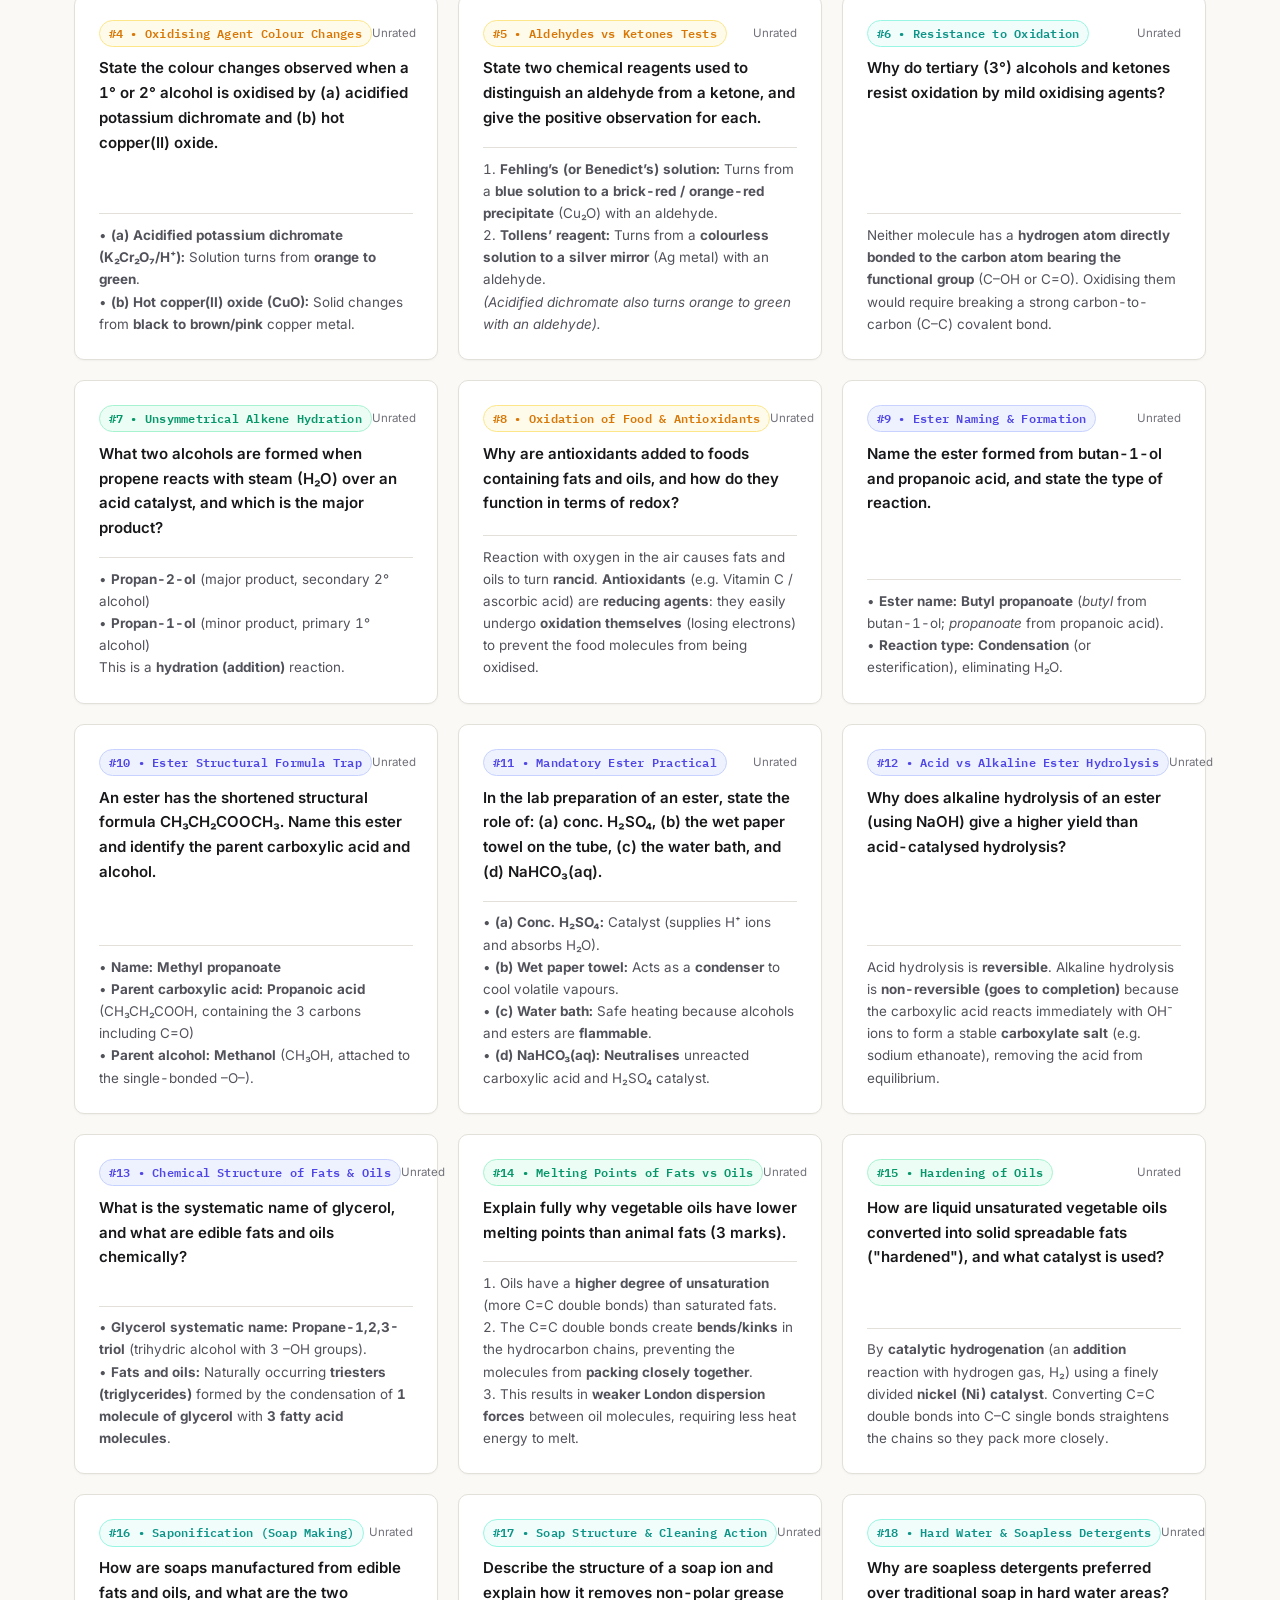
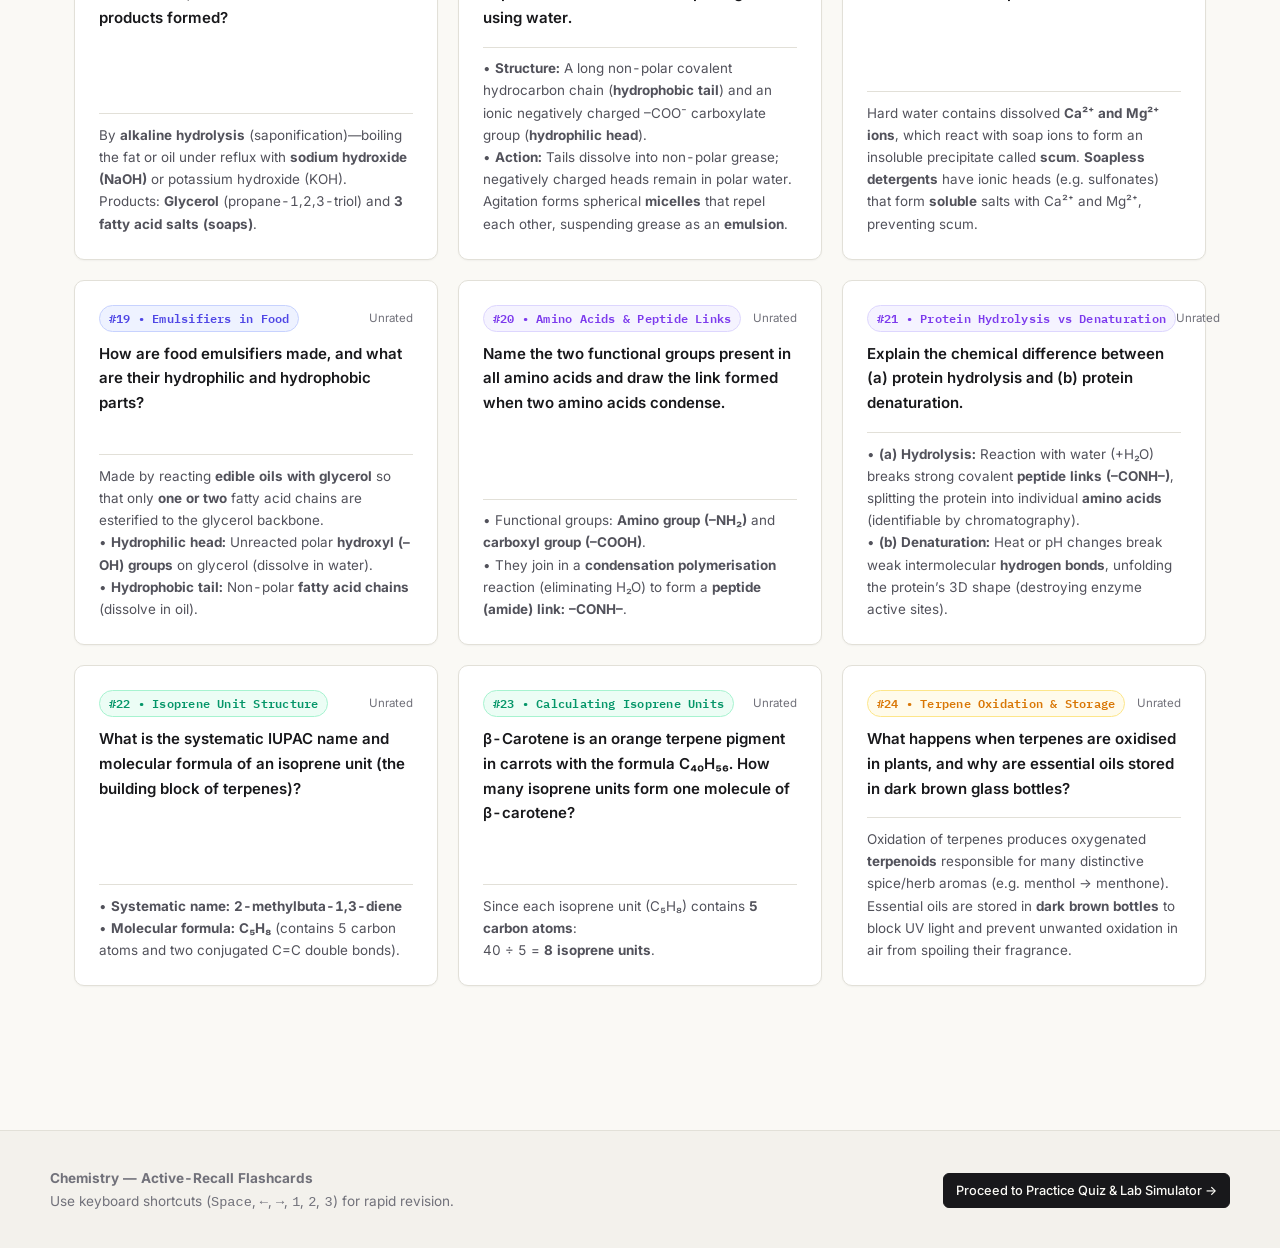
==== commit 533ee0f4: "Swapped site icon" ====
--- a/flashcards.html
+++ b/flashcards.html
@@ -12,10 +12,14 @@
   <header class="site-header">
     <div class="header-inner">
       <a href="index.html" class="brand">
-        <div class="brand-mark">C=O</div>
+          <div class="brand-mark">
+              <svg xmlns="http://www.w3.org/2000/svg" width="3em" height="3em" viewBox="0 0 48 48">
+                <path d="M0 0h48v48H0z" fill="none" />
+                <path fill="none" stroke="white" stroke-linecap="round" stroke-linejoin="round" d="M10.664 33.565L5.5 29.935V14.722l13.061-7.605l13.06 7.605v6.497m-17.375 1.614v14.813m9.981-14.813v14.813m-9.981-7.434h9.98m13.284-7.379zc2.764 0 4.99 2.189 4.99 4.907v5c0 2.718-2.226 4.906-4.99 4.906s-4.99-2.188-4.99-4.907v-5c0-2.717 2.225-4.906 4.99-4.906M26.452 36.22c0-1.425 1.256-2.548 2.693-2.265c.942.186 1.695 1.024 1.789 2.005c.07.73-.155 1.45-.646 1.893c-.91.82-3.836 3.03-3.836 3.03h4.494" />
+              </svg>
+          </div>
         <div class="brand-text">
-          <span class="brand-title">Higher Chemistry</span>
-          <span class="brand-subtitle">SQA Nature's Chemistry</span>
+          <span class="brand-title">Chemistry</span>
         </div>
       </a>
 
--- a/styles.css
+++ b/styles.css
@@ -132,9 +132,7 @@
 }
 
 .brand-mark {
-  width: 38px;
-  height: 38px;
-  border-radius: 8px;
+  border-radius: 50%;
   background: var(--text-primary);
   color: var(--bg-canvas);
   display: grid;
@@ -143,6 +141,7 @@
   font-weight: 600;
   font-size: 0.9rem;
   letter-spacing: -0.03em;
+  padding: .25rem;
 }
 
 .brand-text {
